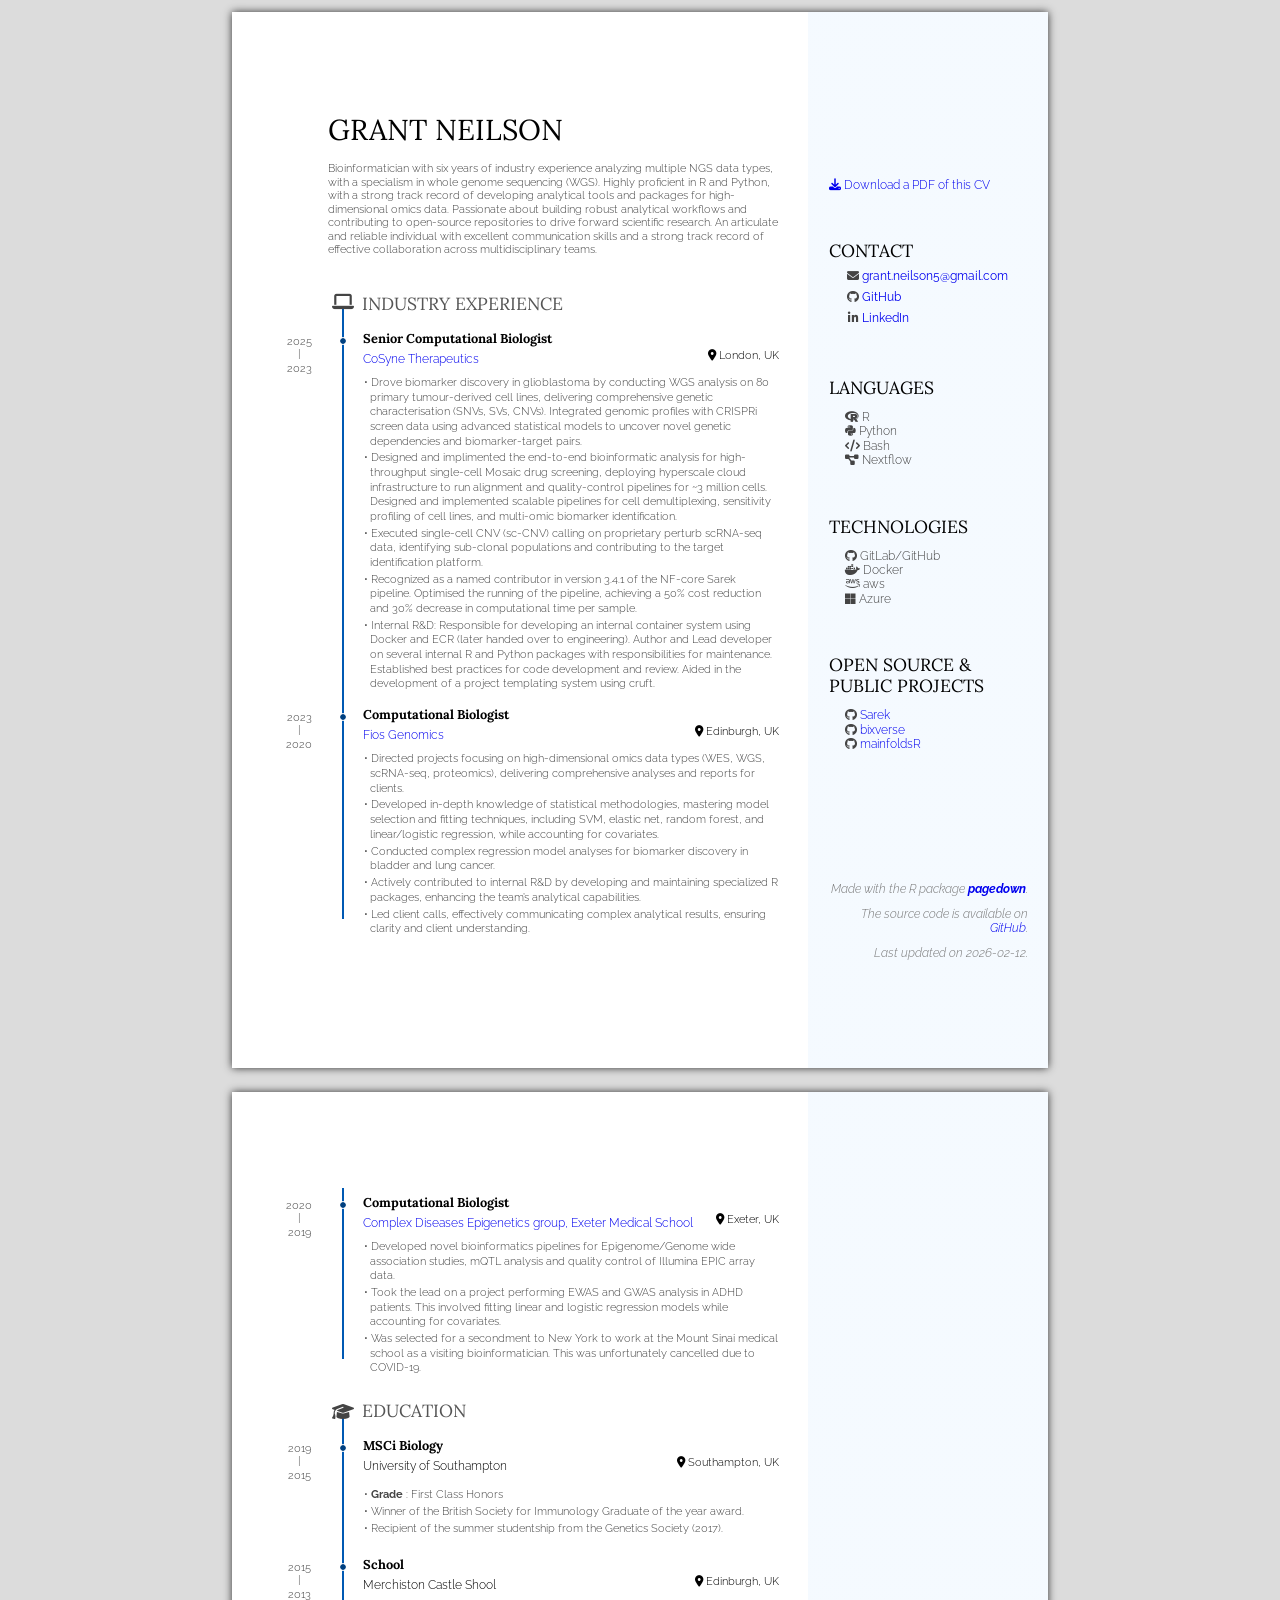
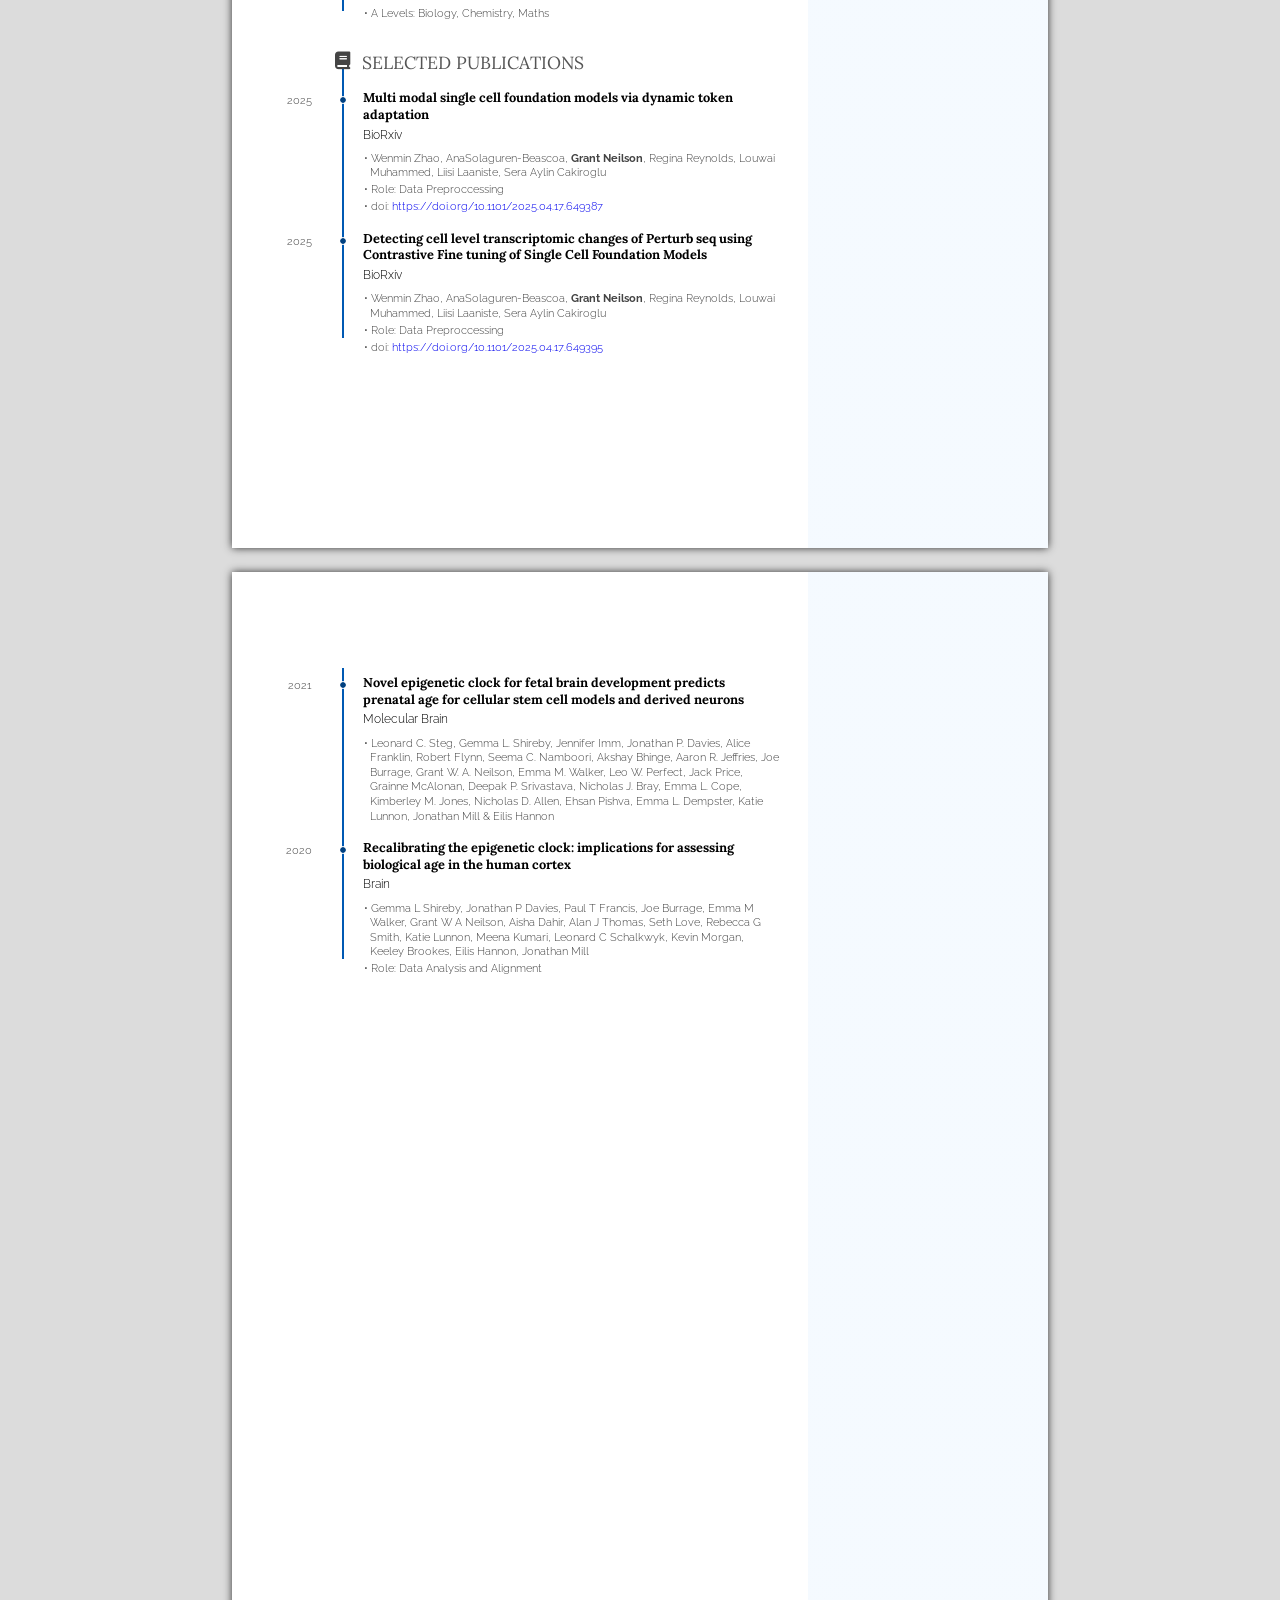
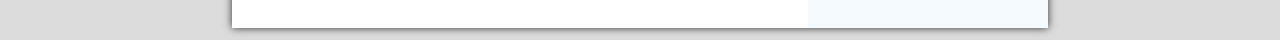
==== index.html @ 44452615 "Deploying to gh-pages from  @ 5e750977ac308bdf769eb510be8ca49be4b789ff 🚀" ====
<!DOCTYPE html>
<html xmlns="http://www.w3.org/1999/xhtml">
  <head>
    <meta charset="utf-8" />
    <meta http-equiv="Content-Type" content="text/html; charset=utf-8" />
    <meta name="generator" content="pandoc" />
    <meta name="viewport" content="width=device-width, initial-scale=1">

    <meta name="author" content="Grant Neilson" />
    <meta name="date" content="2026-02-12" />
    <title>Grant Neilson’s CV</title>

    
        <style type="text/css">
.fa{font-family:var(--fa-style-family,"Font Awesome 6 Free");font-weight:var(--fa-style,900)}.fa,.fa-brands,.fa-classic,.fa-regular,.fa-sharp,.fa-solid,.fab,.far,.fas{-moz-osx-font-smoothing:grayscale;-webkit-font-smoothing:antialiased;display:var(--fa-display,inline-block);font-style:normal;font-variant:normal;line-height:1;text-rendering:auto}.fa-classic,.fa-regular,.fa-solid,.far,.fas{font-family:"Font Awesome 6 Free"}.fa-brands,.fab{font-family:"Font Awesome 6 Brands"}.fa-1x{font-size:1em}.fa-2x{font-size:2em}.fa-3x{font-size:3em}.fa-4x{font-size:4em}.fa-5x{font-size:5em}.fa-6x{font-size:6em}.fa-7x{font-size:7em}.fa-8x{font-size:8em}.fa-9x{font-size:9em}.fa-10x{font-size:10em}.fa-2xs{font-size:.625em;line-height:.1em;vertical-align:.225em}.fa-xs{font-size:.75em;line-height:.08333em;vertical-align:.125em}.fa-sm{font-size:.875em;line-height:.07143em;vertical-align:.05357em}.fa-lg{font-size:1.25em;line-height:.05em;vertical-align:-.075em}.fa-xl{font-size:1.5em;line-height:.04167em;vertical-align:-.125em}.fa-2xl{font-size:2em;line-height:.03125em;vertical-align:-.1875em}.fa-fw{text-align:center;width:1.25em}.fa-ul{list-style-type:none;margin-left:var(--fa-li-margin,2.5em);padding-left:0}.fa-ul>li{position:relative}.fa-li{left:calc(var(--fa-li-width, 2em)*-1);position:absolute;text-align:center;width:var(--fa-li-width,2em);line-height:inherit}.fa-border{border-radius:var(--fa-border-radius,.1em);border:var(--fa-border-width,.08em) var(--fa-border-style,solid) var(--fa-border-color,#eee);padding:var(--fa-border-padding,.2em .25em .15em)}.fa-pull-left{float:left;margin-right:var(--fa-pull-margin,.3em)}.fa-pull-right{float:right;margin-left:var(--fa-pull-margin,.3em)}.fa-beat{-webkit-animation-name:fa-beat;animation-name:fa-beat;-webkit-animation-delay:var(--fa-animation-delay,0s);animation-delay:var(--fa-animation-delay,0s);-webkit-animation-direction:var(--fa-animation-direction,normal);animation-direction:var(--fa-animation-direction,normal);-webkit-animation-duration:var(--fa-animation-duration,1s);animation-duration:var(--fa-animation-duration,1s);-webkit-animation-iteration-count:var(--fa-animation-iteration-count,infinite);animation-iteration-count:var(--fa-animation-iteration-count,infinite);-webkit-animation-timing-function:var(--fa-animation-timing,ease-in-out);animation-timing-function:var(--fa-animation-timing,ease-in-out)}.fa-bounce{-webkit-animation-name:fa-bounce;animation-name:fa-bounce;-webkit-animation-delay:var(--fa-animation-delay,0s);animation-delay:var(--fa-animation-delay,0s);-webkit-animation-direction:var(--fa-animation-direction,normal);animation-direction:var(--fa-animation-direction,normal);-webkit-animation-duration:var(--fa-animation-duration,1s);animation-duration:var(--fa-animation-duration,1s);-webkit-animation-iteration-count:var(--fa-animation-iteration-count,infinite);animation-iteration-count:var(--fa-animation-iteration-count,infinite);-webkit-animation-timing-function:var(--fa-animation-timing,cubic-bezier(.28,.84,.42,1));animation-timing-function:var(--fa-animation-timing,cubic-bezier(.28,.84,.42,1))}.fa-fade{-webkit-animation-name:fa-fade;animation-name:fa-fade;-webkit-animation-iteration-count:var(--fa-animation-iteration-count,infinite);animation-iteration-count:var(--fa-animation-iteration-count,infinite);-webkit-animation-timing-function:var(--fa-animation-timing,cubic-bezier(.4,0,.6,1));animation-timing-function:var(--fa-animation-timing,cubic-bezier(.4,0,.6,1))}.fa-beat-fade,.fa-fade{-webkit-animation-delay:var(--fa-animation-delay,0s);animation-delay:var(--fa-animation-delay,0s);-webkit-animation-direction:var(--fa-animation-direction,normal);animation-direction:var(--fa-animation-direction,normal);-webkit-animation-duration:var(--fa-animation-duration,1s);animation-duration:var(--fa-animation-duration,1s)}.fa-beat-fade{-webkit-animation-name:fa-beat-fade;animation-name:fa-beat-fade;-webkit-animation-iteration-count:var(--fa-animation-iteration-count,infinite);animation-iteration-count:var(--fa-animation-iteration-count,infinite);-webkit-animation-timing-function:var(--fa-animation-timing,cubic-bezier(.4,0,.6,1));animation-timing-function:var(--fa-animation-timing,cubic-bezier(.4,0,.6,1))}.fa-flip{-webkit-animation-name:fa-flip;animation-name:fa-flip;-webkit-animation-delay:var(--fa-animation-delay,0s);animation-delay:var(--fa-animation-delay,0s);-webkit-animation-direction:var(--fa-animation-direction,normal);animation-direction:var(--fa-animation-direction,normal);-webkit-animation-duration:var(--fa-animation-duration,1s);animation-duration:var(--fa-animation-duration,1s);-webkit-animation-iteration-count:var(--fa-animation-iteration-count,infinite);animation-iteration-count:var(--fa-animation-iteration-count,infinite);-webkit-animation-timing-function:var(--fa-animation-timing,ease-in-out);animation-timing-function:var(--fa-animation-timing,ease-in-out)}.fa-shake{-webkit-animation-name:fa-shake;animation-name:fa-shake;-webkit-animation-duration:var(--fa-animation-duration,1s);animation-duration:var(--fa-animation-duration,1s);-webkit-animation-iteration-count:var(--fa-animation-iteration-count,infinite);animation-iteration-count:var(--fa-animation-iteration-count,infinite);-webkit-animation-timing-function:var(--fa-animation-timing,linear);animation-timing-function:var(--fa-animation-timing,linear)}.fa-shake,.fa-spin{-webkit-animation-delay:var(--fa-animation-delay,0s);animation-delay:var(--fa-animation-delay,0s);-webkit-animation-direction:var(--fa-animation-direction,normal);animation-direction:var(--fa-animation-direction,normal)}.fa-spin{-webkit-animation-name:fa-spin;animation-name:fa-spin;-webkit-animation-duration:var(--fa-animation-duration,2s);animation-duration:var(--fa-animation-duration,2s);-webkit-animation-iteration-count:var(--fa-animation-iteration-count,infinite);animation-iteration-count:var(--fa-animation-iteration-count,infinite);-webkit-animation-timing-function:var(--fa-animation-timing,linear);animation-timing-function:var(--fa-animation-timing,linear)}.fa-spin-reverse{--fa-animation-direction:reverse}.fa-pulse,.fa-spin-pulse{-webkit-animation-name:fa-spin;animation-name:fa-spin;-webkit-animation-direction:var(--fa-animation-direction,normal);animation-direction:var(--fa-animation-direction,normal);-webkit-animation-duration:var(--fa-animation-duration,1s);animation-duration:var(--fa-animation-duration,1s);-webkit-animation-iteration-count:var(--fa-animation-iteration-count,infinite);animation-iteration-count:var(--fa-animation-iteration-count,infinite);-webkit-animation-timing-function:var(--fa-animation-timing,steps(8));animation-timing-function:var(--fa-animation-timing,steps(8))}@media (prefers-reduced-motion:reduce){.fa-beat,.fa-beat-fade,.fa-bounce,.fa-fade,.fa-flip,.fa-pulse,.fa-shake,.fa-spin,.fa-spin-pulse{-webkit-animation-delay:-1ms;animation-delay:-1ms;-webkit-animation-duration:1ms;animation-duration:1ms;-webkit-animation-iteration-count:1;animation-iteration-count:1;-webkit-transition-delay:0s;transition-delay:0s;-webkit-transition-duration:0s;transition-duration:0s}}@-webkit-keyframes fa-beat{0%,90%{-webkit-transform:scale(1);transform:scale(1)}45%{-webkit-transform:scale(var(--fa-beat-scale,1.25));transform:scale(var(--fa-beat-scale,1.25))}}@keyframes fa-beat{0%,90%{-webkit-transform:scale(1);transform:scale(1)}45%{-webkit-transform:scale(var(--fa-beat-scale,1.25));transform:scale(var(--fa-beat-scale,1.25))}}@-webkit-keyframes fa-bounce{0%{-webkit-transform:scale(1) translateY(0);transform:scale(1) translateY(0)}10%{-webkit-transform:scale(var(--fa-bounce-start-scale-x,1.1),var(--fa-bounce-start-scale-y,.9)) translateY(0);transform:scale(var(--fa-bounce-start-scale-x,1.1),var(--fa-bounce-start-scale-y,.9)) translateY(0)}30%{-webkit-transform:scale(var(--fa-bounce-jump-scale-x,.9),var(--fa-bounce-jump-scale-y,1.1)) translateY(var(--fa-bounce-height,-.5em));transform:scale(var(--fa-bounce-jump-scale-x,.9),var(--fa-bounce-jump-scale-y,1.1)) translateY(var(--fa-bounce-height,-.5em))}50%{-webkit-transform:scale(var(--fa-bounce-land-scale-x,1.05),var(--fa-bounce-land-scale-y,.95)) translateY(0);transform:scale(var(--fa-bounce-land-scale-x,1.05),var(--fa-bounce-land-scale-y,.95)) translateY(0)}57%{-webkit-transform:scale(1) translateY(var(--fa-bounce-rebound,-.125em));transform:scale(1) translateY(var(--fa-bounce-rebound,-.125em))}64%{-webkit-transform:scale(1) translateY(0);transform:scale(1) translateY(0)}to{-webkit-transform:scale(1) translateY(0);transform:scale(1) translateY(0)}}@keyframes fa-bounce{0%{-webkit-transform:scale(1) translateY(0);transform:scale(1) translateY(0)}10%{-webkit-transform:scale(var(--fa-bounce-start-scale-x,1.1),var(--fa-bounce-start-scale-y,.9)) translateY(0);transform:scale(var(--fa-bounce-start-scale-x,1.1),var(--fa-bounce-start-scale-y,.9)) translateY(0)}30%{-webkit-transform:scale(var(--fa-bounce-jump-scale-x,.9),var(--fa-bounce-jump-scale-y,1.1)) translateY(var(--fa-bounce-height,-.5em));transform:scale(var(--fa-bounce-jump-scale-x,.9),var(--fa-bounce-jump-scale-y,1.1)) translateY(var(--fa-bounce-height,-.5em))}50%{-webkit-transform:scale(var(--fa-bounce-land-scale-x,1.05),var(--fa-bounce-land-scale-y,.95)) translateY(0);transform:scale(var(--fa-bounce-land-scale-x,1.05),var(--fa-bounce-land-scale-y,.95)) translateY(0)}57%{-webkit-transform:scale(1) translateY(var(--fa-bounce-rebound,-.125em));transform:scale(1) translateY(var(--fa-bounce-rebound,-.125em))}64%{-webkit-transform:scale(1) translateY(0);transform:scale(1) translateY(0)}to{-webkit-transform:scale(1) translateY(0);transform:scale(1) translateY(0)}}@-webkit-keyframes fa-fade{50%{opacity:var(--fa-fade-opacity,.4)}}@keyframes fa-fade{50%{opacity:var(--fa-fade-opacity,.4)}}@-webkit-keyframes fa-beat-fade{0%,to{opacity:var(--fa-beat-fade-opacity,.4);-webkit-transform:scale(1);transform:scale(1)}50%{opacity:1;-webkit-transform:scale(var(--fa-beat-fade-scale,1.125));transform:scale(var(--fa-beat-fade-scale,1.125))}}@keyframes fa-beat-fade{0%,to{opacity:var(--fa-beat-fade-opacity,.4);-webkit-transform:scale(1);transform:scale(1)}50%{opacity:1;-webkit-transform:scale(var(--fa-beat-fade-scale,1.125));transform:scale(var(--fa-beat-fade-scale,1.125))}}@-webkit-keyframes fa-flip{50%{-webkit-transform:rotate3d(var(--fa-flip-x,0),var(--fa-flip-y,1),var(--fa-flip-z,0),var(--fa-flip-angle,-180deg));transform:rotate3d(var(--fa-flip-x,0),var(--fa-flip-y,1),var(--fa-flip-z,0),var(--fa-flip-angle,-180deg))}}@keyframes fa-flip{50%{-webkit-transform:rotate3d(var(--fa-flip-x,0),var(--fa-flip-y,1),var(--fa-flip-z,0),var(--fa-flip-angle,-180deg));transform:rotate3d(var(--fa-flip-x,0),var(--fa-flip-y,1),var(--fa-flip-z,0),var(--fa-flip-angle,-180deg))}}@-webkit-keyframes fa-shake{0%{-webkit-transform:rotate(-15deg);transform:rotate(-15deg)}4%{-webkit-transform:rotate(15deg);transform:rotate(15deg)}8%,24%{-webkit-transform:rotate(-18deg);transform:rotate(-18deg)}12%,28%{-webkit-transform:rotate(18deg);transform:rotate(18deg)}16%{-webkit-transform:rotate(-22deg);transform:rotate(-22deg)}20%{-webkit-transform:rotate(22deg);transform:rotate(22deg)}32%{-webkit-transform:rotate(-12deg);transform:rotate(-12deg)}36%{-webkit-transform:rotate(12deg);transform:rotate(12deg)}40%,to{-webkit-transform:rotate(0deg);transform:rotate(0deg)}}@keyframes fa-shake{0%{-webkit-transform:rotate(-15deg);transform:rotate(-15deg)}4%{-webkit-transform:rotate(15deg);transform:rotate(15deg)}8%,24%{-webkit-transform:rotate(-18deg);transform:rotate(-18deg)}12%,28%{-webkit-transform:rotate(18deg);transform:rotate(18deg)}16%{-webkit-transform:rotate(-22deg);transform:rotate(-22deg)}20%{-webkit-transform:rotate(22deg);transform:rotate(22deg)}32%{-webkit-transform:rotate(-12deg);transform:rotate(-12deg)}36%{-webkit-transform:rotate(12deg);transform:rotate(12deg)}40%,to{-webkit-transform:rotate(0deg);transform:rotate(0deg)}}@-webkit-keyframes fa-spin{0%{-webkit-transform:rotate(0deg);transform:rotate(0deg)}to{-webkit-transform:rotate(1turn);transform:rotate(1turn)}}@keyframes fa-spin{0%{-webkit-transform:rotate(0deg);transform:rotate(0deg)}to{-webkit-transform:rotate(1turn);transform:rotate(1turn)}}.fa-rotate-90{-webkit-transform:rotate(90deg);transform:rotate(90deg)}.fa-rotate-180{-webkit-transform:rotate(180deg);transform:rotate(180deg)}.fa-rotate-270{-webkit-transform:rotate(270deg);transform:rotate(270deg)}.fa-flip-horizontal{-webkit-transform:scaleX(-1);transform:scaleX(-1)}.fa-flip-vertical{-webkit-transform:scaleY(-1);transform:scaleY(-1)}.fa-flip-both,.fa-flip-horizontal.fa-flip-vertical{-webkit-transform:scale(-1);transform:scale(-1)}.fa-rotate-by{-webkit-transform:rotate(var(--fa-rotate-angle,0));transform:rotate(var(--fa-rotate-angle,0))}.fa-stack{display:inline-block;height:2em;line-height:2em;position:relative;vertical-align:middle;width:2.5em}.fa-stack-1x,.fa-stack-2x{left:0;position:absolute;text-align:center;width:100%;z-index:var(--fa-stack-z-index,auto)}.fa-stack-1x{line-height:inherit}.fa-stack-2x{font-size:2em}.fa-inverse{color:var(--fa-inverse,#fff)}
.fa-0:before{content:"\30"}.fa-1:before{content:"\31"}.fa-2:before{content:"\32"}.fa-3:before{content:"\33"}.fa-4:before{content:"\34"}.fa-5:before{content:"\35"}.fa-6:before{content:"\36"}.fa-7:before{content:"\37"}.fa-8:before{content:"\38"}.fa-9:before{content:"\39"}.fa-fill-drip:before{content:"\f576"}.fa-arrows-to-circle:before{content:"\e4bd"}.fa-chevron-circle-right:before,.fa-circle-chevron-right:before{content:"\f138"}.fa-at:before{content:"\40"}.fa-trash-alt:before,.fa-trash-can:before{content:"\f2ed"}.fa-text-height:before{content:"\f034"}.fa-user-times:before,.fa-user-xmark:before{content:"\f235"}.fa-stethoscope:before{content:"\f0f1"}.fa-comment-alt:before,.fa-message:before{content:"\f27a"}.fa-info:before{content:"\f129"}.fa-compress-alt:before,.fa-down-left-and-up-right-to-center:before{content:"\f422"}.fa-explosion:before{content:"\e4e9"}.fa-file-alt:before,.fa-file-lines:before,.fa-file-text:before{content:"\f15c"}.fa-wave-square:before{content:"\f83e"}.fa-ring:before{content:"\f70b"}.fa-building-un:before{content:"\e4d9"}.fa-dice-three:before{content:"\f527"}.fa-calendar-alt:before,.fa-calendar-days:before{content:"\f073"}.fa-anchor-circle-check:before{content:"\e4aa"}.fa-building-circle-arrow-right:before{content:"\e4d1"}.fa-volleyball-ball:before,.fa-volleyball:before{content:"\f45f"}.fa-arrows-up-to-line:before{content:"\e4c2"}.fa-sort-desc:before,.fa-sort-down:before{content:"\f0dd"}.fa-circle-minus:before,.fa-minus-circle:before{content:"\f056"}.fa-door-open:before{content:"\f52b"}.fa-right-from-bracket:before,.fa-sign-out-alt:before{content:"\f2f5"}.fa-atom:before{content:"\f5d2"}.fa-soap:before{content:"\e06e"}.fa-heart-music-camera-bolt:before,.fa-icons:before{content:"\f86d"}.fa-microphone-alt-slash:before,.fa-microphone-lines-slash:before{content:"\f539"}.fa-bridge-circle-check:before{content:"\e4c9"}.fa-pump-medical:before{content:"\e06a"}.fa-fingerprint:before{content:"\f577"}.fa-hand-point-right:before{content:"\f0a4"}.fa-magnifying-glass-location:before,.fa-search-location:before{content:"\f689"}.fa-forward-step:before,.fa-step-forward:before{content:"\f051"}.fa-face-smile-beam:before,.fa-smile-beam:before{content:"\f5b8"}.fa-flag-checkered:before{content:"\f11e"}.fa-football-ball:before,.fa-football:before{content:"\f44e"}.fa-school-circle-exclamation:before{content:"\e56c"}.fa-crop:before{content:"\f125"}.fa-angle-double-down:before,.fa-angles-down:before{content:"\f103"}.fa-users-rectangle:before{content:"\e594"}.fa-people-roof:before{content:"\e537"}.fa-people-line:before{content:"\e534"}.fa-beer-mug-empty:before,.fa-beer:before{content:"\f0fc"}.fa-diagram-predecessor:before{content:"\e477"}.fa-arrow-up-long:before,.fa-long-arrow-up:before{content:"\f176"}.fa-burn:before,.fa-fire-flame-simple:before{content:"\f46a"}.fa-male:before,.fa-person:before{content:"\f183"}.fa-laptop:before{content:"\f109"}.fa-file-csv:before{content:"\f6dd"}.fa-menorah:before{content:"\f676"}.fa-truck-plane:before{content:"\e58f"}.fa-record-vinyl:before{content:"\f8d9"}.fa-face-grin-stars:before,.fa-grin-stars:before{content:"\f587"}.fa-bong:before{content:"\f55c"}.fa-pastafarianism:before,.fa-spaghetti-monster-flying:before{content:"\f67b"}.fa-arrow-down-up-across-line:before{content:"\e4af"}.fa-spoon:before,.fa-utensil-spoon:before{content:"\f2e5"}.fa-jar-wheat:before{content:"\e517"}.fa-envelopes-bulk:before,.fa-mail-bulk:before{content:"\f674"}.fa-file-circle-exclamation:before{content:"\e4eb"}.fa-circle-h:before,.fa-hospital-symbol:before{content:"\f47e"}.fa-pager:before{content:"\f815"}.fa-address-book:before,.fa-contact-book:before{content:"\f2b9"}.fa-strikethrough:before{content:"\f0cc"}.fa-k:before{content:"\4b"}.fa-landmark-flag:before{content:"\e51c"}.fa-pencil-alt:before,.fa-pencil:before{content:"\f303"}.fa-backward:before{content:"\f04a"}.fa-caret-right:before{content:"\f0da"}.fa-comments:before{content:"\f086"}.fa-file-clipboard:before,.fa-paste:before{content:"\f0ea"}.fa-code-pull-request:before{content:"\e13c"}.fa-clipboard-list:before{content:"\f46d"}.fa-truck-loading:before,.fa-truck-ramp-box:before{content:"\f4de"}.fa-user-check:before{content:"\f4fc"}.fa-vial-virus:before{content:"\e597"}.fa-sheet-plastic:before{content:"\e571"}.fa-blog:before{content:"\f781"}.fa-user-ninja:before{content:"\f504"}.fa-person-arrow-up-from-line:before{content:"\e539"}.fa-scroll-torah:before,.fa-torah:before{content:"\f6a0"}.fa-broom-ball:before,.fa-quidditch-broom-ball:before,.fa-quidditch:before{content:"\f458"}.fa-toggle-off:before{content:"\f204"}.fa-archive:before,.fa-box-archive:before{content:"\f187"}.fa-person-drowning:before{content:"\e545"}.fa-arrow-down-9-1:before,.fa-sort-numeric-desc:before,.fa-sort-numeric-down-alt:before{content:"\f886"}.fa-face-grin-tongue-squint:before,.fa-grin-tongue-squint:before{content:"\f58a"}.fa-spray-can:before{content:"\f5bd"}.fa-truck-monster:before{content:"\f63b"}.fa-w:before{content:"\57"}.fa-earth-africa:before,.fa-globe-africa:before{content:"\f57c"}.fa-rainbow:before{content:"\f75b"}.fa-circle-notch:before{content:"\f1ce"}.fa-tablet-alt:before,.fa-tablet-screen-button:before{content:"\f3fa"}.fa-paw:before{content:"\f1b0"}.fa-cloud:before{content:"\f0c2"}.fa-trowel-bricks:before{content:"\e58a"}.fa-face-flushed:before,.fa-flushed:before{content:"\f579"}.fa-hospital-user:before{content:"\f80d"}.fa-tent-arrow-left-right:before{content:"\e57f"}.fa-gavel:before,.fa-legal:before{content:"\f0e3"}.fa-binoculars:before{content:"\f1e5"}.fa-microphone-slash:before{content:"\f131"}.fa-box-tissue:before{content:"\e05b"}.fa-motorcycle:before{content:"\f21c"}.fa-bell-concierge:before,.fa-concierge-bell:before{content:"\f562"}.fa-pen-ruler:before,.fa-pencil-ruler:before{content:"\f5ae"}.fa-people-arrows-left-right:before,.fa-people-arrows:before{content:"\e068"}.fa-mars-and-venus-burst:before{content:"\e523"}.fa-caret-square-right:before,.fa-square-caret-right:before{content:"\f152"}.fa-cut:before,.fa-scissors:before{content:"\f0c4"}.fa-sun-plant-wilt:before{content:"\e57a"}.fa-toilets-portable:before{content:"\e584"}.fa-hockey-puck:before{content:"\f453"}.fa-table:before{content:"\f0ce"}.fa-magnifying-glass-arrow-right:before{content:"\e521"}.fa-digital-tachograph:before,.fa-tachograph-digital:before{content:"\f566"}.fa-users-slash:before{content:"\e073"}.fa-clover:before{content:"\e139"}.fa-mail-reply:before,.fa-reply:before{content:"\f3e5"}.fa-star-and-crescent:before{content:"\f699"}.fa-house-fire:before{content:"\e50c"}.fa-minus-square:before,.fa-square-minus:before{content:"\f146"}.fa-helicopter:before{content:"\f533"}.fa-compass:before{content:"\f14e"}.fa-caret-square-down:before,.fa-square-caret-down:before{content:"\f150"}.fa-file-circle-question:before{content:"\e4ef"}.fa-laptop-code:before{content:"\f5fc"}.fa-swatchbook:before{content:"\f5c3"}.fa-prescription-bottle:before{content:"\f485"}.fa-bars:before,.fa-navicon:before{content:"\f0c9"}.fa-people-group:before{content:"\e533"}.fa-hourglass-3:before,.fa-hourglass-end:before{content:"\f253"}.fa-heart-broken:before,.fa-heart-crack:before{content:"\f7a9"}.fa-external-link-square-alt:before,.fa-square-up-right:before{content:"\f360"}.fa-face-kiss-beam:before,.fa-kiss-beam:before{content:"\f597"}.fa-film:before{content:"\f008"}.fa-ruler-horizontal:before{content:"\f547"}.fa-people-robbery:before{content:"\e536"}.fa-lightbulb:before{content:"\f0eb"}.fa-caret-left:before{content:"\f0d9"}.fa-circle-exclamation:before,.fa-exclamation-circle:before{content:"\f06a"}.fa-school-circle-xmark:before{content:"\e56d"}.fa-arrow-right-from-bracket:before,.fa-sign-out:before{content:"\f08b"}.fa-chevron-circle-down:before,.fa-circle-chevron-down:before{content:"\f13a"}.fa-unlock-alt:before,.fa-unlock-keyhole:before{content:"\f13e"}.fa-cloud-showers-heavy:before{content:"\f740"}.fa-headphones-alt:before,.fa-headphones-simple:before{content:"\f58f"}.fa-sitemap:before{content:"\f0e8"}.fa-circle-dollar-to-slot:before,.fa-donate:before{content:"\f4b9"}.fa-memory:before{content:"\f538"}.fa-road-spikes:before{content:"\e568"}.fa-fire-burner:before{content:"\e4f1"}.fa-flag:before{content:"\f024"}.fa-hanukiah:before{content:"\f6e6"}.fa-feather:before{content:"\f52d"}.fa-volume-down:before,.fa-volume-low:before{content:"\f027"}.fa-comment-slash:before{content:"\f4b3"}.fa-cloud-sun-rain:before{content:"\f743"}.fa-compress:before{content:"\f066"}.fa-wheat-alt:before,.fa-wheat-awn:before{content:"\e2cd"}.fa-ankh:before{content:"\f644"}.fa-hands-holding-child:before{content:"\e4fa"}.fa-asterisk:before{content:"\2a"}.fa-check-square:before,.fa-square-check:before{content:"\f14a"}.fa-peseta-sign:before{content:"\e221"}.fa-header:before,.fa-heading:before{content:"\f1dc"}.fa-ghost:before{content:"\f6e2"}.fa-list-squares:before,.fa-list:before{content:"\f03a"}.fa-phone-square-alt:before,.fa-square-phone-flip:before{content:"\f87b"}.fa-cart-plus:before{content:"\f217"}.fa-gamepad:before{content:"\f11b"}.fa-circle-dot:before,.fa-dot-circle:before{content:"\f192"}.fa-dizzy:before,.fa-face-dizzy:before{content:"\f567"}.fa-egg:before{content:"\f7fb"}.fa-house-medical-circle-xmark:before{content:"\e513"}.fa-campground:before{content:"\f6bb"}.fa-folder-plus:before{content:"\f65e"}.fa-futbol-ball:before,.fa-futbol:before,.fa-soccer-ball:before{content:"\f1e3"}.fa-paint-brush:before,.fa-paintbrush:before{content:"\f1fc"}.fa-lock:before{content:"\f023"}.fa-gas-pump:before{content:"\f52f"}.fa-hot-tub-person:before,.fa-hot-tub:before{content:"\f593"}.fa-map-location:before,.fa-map-marked:before{content:"\f59f"}.fa-house-flood-water:before{content:"\e50e"}.fa-tree:before{content:"\f1bb"}.fa-bridge-lock:before{content:"\e4cc"}.fa-sack-dollar:before{content:"\f81d"}.fa-edit:before,.fa-pen-to-square:before{content:"\f044"}.fa-car-side:before{content:"\f5e4"}.fa-share-alt:before,.fa-share-nodes:before{content:"\f1e0"}.fa-heart-circle-minus:before{content:"\e4ff"}.fa-hourglass-2:before,.fa-hourglass-half:before{content:"\f252"}.fa-microscope:before{content:"\f610"}.fa-sink:before{content:"\e06d"}.fa-bag-shopping:before,.fa-shopping-bag:before{content:"\f290"}.fa-arrow-down-z-a:before,.fa-sort-alpha-desc:before,.fa-sort-alpha-down-alt:before{content:"\f881"}.fa-mitten:before{content:"\f7b5"}.fa-person-rays:before{content:"\e54d"}.fa-users:before{content:"\f0c0"}.fa-eye-slash:before{content:"\f070"}.fa-flask-vial:before{content:"\e4f3"}.fa-hand-paper:before,.fa-hand:before{content:"\f256"}.fa-om:before{content:"\f679"}.fa-worm:before{content:"\e599"}.fa-house-circle-xmark:before{content:"\e50b"}.fa-plug:before{content:"\f1e6"}.fa-chevron-up:before{content:"\f077"}.fa-hand-spock:before{content:"\f259"}.fa-stopwatch:before{content:"\f2f2"}.fa-face-kiss:before,.fa-kiss:before{content:"\f596"}.fa-bridge-circle-xmark:before{content:"\e4cb"}.fa-face-grin-tongue:before,.fa-grin-tongue:before{content:"\f589"}.fa-chess-bishop:before{content:"\f43a"}.fa-face-grin-wink:before,.fa-grin-wink:before{content:"\f58c"}.fa-deaf:before,.fa-deafness:before,.fa-ear-deaf:before,.fa-hard-of-hearing:before{content:"\f2a4"}.fa-road-circle-check:before{content:"\e564"}.fa-dice-five:before{content:"\f523"}.fa-rss-square:before,.fa-square-rss:before{content:"\f143"}.fa-land-mine-on:before{content:"\e51b"}.fa-i-cursor:before{content:"\f246"}.fa-stamp:before{content:"\f5bf"}.fa-stairs:before{content:"\e289"}.fa-i:before{content:"\49"}.fa-hryvnia-sign:before,.fa-hryvnia:before{content:"\f6f2"}.fa-pills:before{content:"\f484"}.fa-face-grin-wide:before,.fa-grin-alt:before{content:"\f581"}.fa-tooth:before{content:"\f5c9"}.fa-v:before{content:"\56"}.fa-bangladeshi-taka-sign:before{content:"\e2e6"}.fa-bicycle:before{content:"\f206"}.fa-rod-asclepius:before,.fa-rod-snake:before,.fa-staff-aesculapius:before,.fa-staff-snake:before{content:"\e579"}.fa-head-side-cough-slash:before{content:"\e062"}.fa-ambulance:before,.fa-truck-medical:before{content:"\f0f9"}.fa-wheat-awn-circle-exclamation:before{content:"\e598"}.fa-snowman:before{content:"\f7d0"}.fa-mortar-pestle:before{content:"\f5a7"}.fa-road-barrier:before{content:"\e562"}.fa-school:before{content:"\f549"}.fa-igloo:before{content:"\f7ae"}.fa-joint:before{content:"\f595"}.fa-angle-right:before{content:"\f105"}.fa-horse:before{content:"\f6f0"}.fa-q:before{content:"\51"}.fa-g:before{content:"\47"}.fa-notes-medical:before{content:"\f481"}.fa-temperature-2:before,.fa-temperature-half:before,.fa-thermometer-2:before,.fa-thermometer-half:before{content:"\f2c9"}.fa-dong-sign:before{content:"\e169"}.fa-capsules:before{content:"\f46b"}.fa-poo-bolt:before,.fa-poo-storm:before{content:"\f75a"}.fa-face-frown-open:before,.fa-frown-open:before{content:"\f57a"}.fa-hand-point-up:before{content:"\f0a6"}.fa-money-bill:before{content:"\f0d6"}.fa-bookmark:before{content:"\f02e"}.fa-align-justify:before{content:"\f039"}.fa-umbrella-beach:before{content:"\f5ca"}.fa-helmet-un:before{content:"\e503"}.fa-bullseye:before{content:"\f140"}.fa-bacon:before{content:"\f7e5"}.fa-hand-point-down:before{content:"\f0a7"}.fa-arrow-up-from-bracket:before{content:"\e09a"}.fa-folder-blank:before,.fa-folder:before{content:"\f07b"}.fa-file-medical-alt:before,.fa-file-waveform:before{content:"\f478"}.fa-radiation:before{content:"\f7b9"}.fa-chart-simple:before{content:"\e473"}.fa-mars-stroke:before{content:"\f229"}.fa-vial:before{content:"\f492"}.fa-dashboard:before,.fa-gauge-med:before,.fa-gauge:before,.fa-tachometer-alt-average:before{content:"\f624"}.fa-magic-wand-sparkles:before,.fa-wand-magic-sparkles:before{content:"\e2ca"}.fa-e:before{content:"\45"}.fa-pen-alt:before,.fa-pen-clip:before{content:"\f305"}.fa-bridge-circle-exclamation:before{content:"\e4ca"}.fa-user:before{content:"\f007"}.fa-school-circle-check:before{content:"\e56b"}.fa-dumpster:before{content:"\f793"}.fa-shuttle-van:before,.fa-van-shuttle:before{content:"\f5b6"}.fa-building-user:before{content:"\e4da"}.fa-caret-square-left:before,.fa-square-caret-left:before{content:"\f191"}.fa-highlighter:before{content:"\f591"}.fa-key:before{content:"\f084"}.fa-bullhorn:before{content:"\f0a1"}.fa-globe:before{content:"\f0ac"}.fa-synagogue:before{content:"\f69b"}.fa-person-half-dress:before{content:"\e548"}.fa-road-bridge:before{content:"\e563"}.fa-location-arrow:before{content:"\f124"}.fa-c:before{content:"\43"}.fa-tablet-button:before{content:"\f10a"}.fa-building-lock:before{content:"\e4d6"}.fa-pizza-slice:before{content:"\f818"}.fa-money-bill-wave:before{content:"\f53a"}.fa-area-chart:before,.fa-chart-area:before{content:"\f1fe"}.fa-house-flag:before{content:"\e50d"}.fa-person-circle-minus:before{content:"\e540"}.fa-ban:before,.fa-cancel:before{content:"\f05e"}.fa-camera-rotate:before{content:"\e0d8"}.fa-air-freshener:before,.fa-spray-can-sparkles:before{content:"\f5d0"}.fa-star:before{content:"\f005"}.fa-repeat:before{content:"\f363"}.fa-cross:before{content:"\f654"}.fa-box:before{content:"\f466"}.fa-venus-mars:before{content:"\f228"}.fa-arrow-pointer:before,.fa-mouse-pointer:before{content:"\f245"}.fa-expand-arrows-alt:before,.fa-maximize:before{content:"\f31e"}.fa-charging-station:before{content:"\f5e7"}.fa-shapes:before,.fa-triangle-circle-square:before{content:"\f61f"}.fa-random:before,.fa-shuffle:before{content:"\f074"}.fa-person-running:before,.fa-running:before{content:"\f70c"}.fa-mobile-retro:before{content:"\e527"}.fa-grip-lines-vertical:before{content:"\f7a5"}.fa-spider:before{content:"\f717"}.fa-hands-bound:before{content:"\e4f9"}.fa-file-invoice-dollar:before{content:"\f571"}.fa-plane-circle-exclamation:before{content:"\e556"}.fa-x-ray:before{content:"\f497"}.fa-spell-check:before{content:"\f891"}.fa-slash:before{content:"\f715"}.fa-computer-mouse:before,.fa-mouse:before{content:"\f8cc"}.fa-arrow-right-to-bracket:before,.fa-sign-in:before{content:"\f090"}.fa-shop-slash:before,.fa-store-alt-slash:before{content:"\e070"}.fa-server:before{content:"\f233"}.fa-virus-covid-slash:before{content:"\e4a9"}.fa-shop-lock:before{content:"\e4a5"}.fa-hourglass-1:before,.fa-hourglass-start:before{content:"\f251"}.fa-blender-phone:before{content:"\f6b6"}.fa-building-wheat:before{content:"\e4db"}.fa-person-breastfeeding:before{content:"\e53a"}.fa-right-to-bracket:before,.fa-sign-in-alt:before{content:"\f2f6"}.fa-venus:before{content:"\f221"}.fa-passport:before{content:"\f5ab"}.fa-heart-pulse:before,.fa-heartbeat:before{content:"\f21e"}.fa-people-carry-box:before,.fa-people-carry:before{content:"\f4ce"}.fa-temperature-high:before{content:"\f769"}.fa-microchip:before{content:"\f2db"}.fa-crown:before{content:"\f521"}.fa-weight-hanging:before{content:"\f5cd"}.fa-xmarks-lines:before{content:"\e59a"}.fa-file-prescription:before{content:"\f572"}.fa-weight-scale:before,.fa-weight:before{content:"\f496"}.fa-user-friends:before,.fa-user-group:before{content:"\f500"}.fa-arrow-up-a-z:before,.fa-sort-alpha-up:before{content:"\f15e"}.fa-chess-knight:before{content:"\f441"}.fa-face-laugh-squint:before,.fa-laugh-squint:before{content:"\f59b"}.fa-wheelchair:before{content:"\f193"}.fa-arrow-circle-up:before,.fa-circle-arrow-up:before{content:"\f0aa"}.fa-toggle-on:before{content:"\f205"}.fa-person-walking:before,.fa-walking:before{content:"\f554"}.fa-l:before{content:"\4c"}.fa-fire:before{content:"\f06d"}.fa-bed-pulse:before,.fa-procedures:before{content:"\f487"}.fa-shuttle-space:before,.fa-space-shuttle:before{content:"\f197"}.fa-face-laugh:before,.fa-laugh:before{content:"\f599"}.fa-folder-open:before{content:"\f07c"}.fa-heart-circle-plus:before{content:"\e500"}.fa-code-fork:before{content:"\e13b"}.fa-city:before{content:"\f64f"}.fa-microphone-alt:before,.fa-microphone-lines:before{content:"\f3c9"}.fa-pepper-hot:before{content:"\f816"}.fa-unlock:before{content:"\f09c"}.fa-colon-sign:before{content:"\e140"}.fa-headset:before{content:"\f590"}.fa-store-slash:before{content:"\e071"}.fa-road-circle-xmark:before{content:"\e566"}.fa-user-minus:before{content:"\f503"}.fa-mars-stroke-up:before,.fa-mars-stroke-v:before{content:"\f22a"}.fa-champagne-glasses:before,.fa-glass-cheers:before{content:"\f79f"}.fa-clipboard:before{content:"\f328"}.fa-house-circle-exclamation:before{content:"\e50a"}.fa-file-arrow-up:before,.fa-file-upload:before{content:"\f574"}.fa-wifi-3:before,.fa-wifi-strong:before,.fa-wifi:before{content:"\f1eb"}.fa-bath:before,.fa-bathtub:before{content:"\f2cd"}.fa-underline:before{content:"\f0cd"}.fa-user-edit:before,.fa-user-pen:before{content:"\f4ff"}.fa-signature:before{content:"\f5b7"}.fa-stroopwafel:before{content:"\f551"}.fa-bold:before{content:"\f032"}.fa-anchor-lock:before{content:"\e4ad"}.fa-building-ngo:before{content:"\e4d7"}.fa-manat-sign:before{content:"\e1d5"}.fa-not-equal:before{content:"\f53e"}.fa-border-style:before,.fa-border-top-left:before{content:"\f853"}.fa-map-location-dot:before,.fa-map-marked-alt:before{content:"\f5a0"}.fa-jedi:before{content:"\f669"}.fa-poll:before,.fa-square-poll-vertical:before{content:"\f681"}.fa-mug-hot:before{content:"\f7b6"}.fa-battery-car:before,.fa-car-battery:before{content:"\f5df"}.fa-gift:before{content:"\f06b"}.fa-dice-two:before{content:"\f528"}.fa-chess-queen:before{content:"\f445"}.fa-glasses:before{content:"\f530"}.fa-chess-board:before{content:"\f43c"}.fa-building-circle-check:before{content:"\e4d2"}.fa-person-chalkboard:before{content:"\e53d"}.fa-mars-stroke-h:before,.fa-mars-stroke-right:before{content:"\f22b"}.fa-hand-back-fist:before,.fa-hand-rock:before{content:"\f255"}.fa-caret-square-up:before,.fa-square-caret-up:before{content:"\f151"}.fa-cloud-showers-water:before{content:"\e4e4"}.fa-bar-chart:before,.fa-chart-bar:before{content:"\f080"}.fa-hands-bubbles:before,.fa-hands-wash:before{content:"\e05e"}.fa-less-than-equal:before{content:"\f537"}.fa-train:before{content:"\f238"}.fa-eye-low-vision:before,.fa-low-vision:before{content:"\f2a8"}.fa-crow:before{content:"\f520"}.fa-sailboat:before{content:"\e445"}.fa-window-restore:before{content:"\f2d2"}.fa-plus-square:before,.fa-square-plus:before{content:"\f0fe"}.fa-torii-gate:before{content:"\f6a1"}.fa-frog:before{content:"\f52e"}.fa-bucket:before{content:"\e4cf"}.fa-image:before{content:"\f03e"}.fa-microphone:before{content:"\f130"}.fa-cow:before{content:"\f6c8"}.fa-caret-up:before{content:"\f0d8"}.fa-screwdriver:before{content:"\f54a"}.fa-folder-closed:before{content:"\e185"}.fa-house-tsunami:before{content:"\e515"}.fa-square-nfi:before{content:"\e576"}.fa-arrow-up-from-ground-water:before{content:"\e4b5"}.fa-glass-martini-alt:before,.fa-martini-glass:before{content:"\f57b"}.fa-rotate-back:before,.fa-rotate-backward:before,.fa-rotate-left:before,.fa-undo-alt:before{content:"\f2ea"}.fa-columns:before,.fa-table-columns:before{content:"\f0db"}.fa-lemon:before{content:"\f094"}.fa-head-side-mask:before{content:"\e063"}.fa-handshake:before{content:"\f2b5"}.fa-gem:before{content:"\f3a5"}.fa-dolly-box:before,.fa-dolly:before{content:"\f472"}.fa-smoking:before{content:"\f48d"}.fa-compress-arrows-alt:before,.fa-minimize:before{content:"\f78c"}.fa-monument:before{content:"\f5a6"}.fa-snowplow:before{content:"\f7d2"}.fa-angle-double-right:before,.fa-angles-right:before{content:"\f101"}.fa-cannabis:before{content:"\f55f"}.fa-circle-play:before,.fa-play-circle:before{content:"\f144"}.fa-tablets:before{content:"\f490"}.fa-ethernet:before{content:"\f796"}.fa-eur:before,.fa-euro-sign:before,.fa-euro:before{content:"\f153"}.fa-chair:before{content:"\f6c0"}.fa-check-circle:before,.fa-circle-check:before{content:"\f058"}.fa-circle-stop:before,.fa-stop-circle:before{content:"\f28d"}.fa-compass-drafting:before,.fa-drafting-compass:before{content:"\f568"}.fa-plate-wheat:before{content:"\e55a"}.fa-icicles:before{content:"\f7ad"}.fa-person-shelter:before{content:"\e54f"}.fa-neuter:before{content:"\f22c"}.fa-id-badge:before{content:"\f2c1"}.fa-marker:before{content:"\f5a1"}.fa-face-laugh-beam:before,.fa-laugh-beam:before{content:"\f59a"}.fa-helicopter-symbol:before{content:"\e502"}.fa-universal-access:before{content:"\f29a"}.fa-chevron-circle-up:before,.fa-circle-chevron-up:before{content:"\f139"}.fa-lari-sign:before{content:"\e1c8"}.fa-volcano:before{content:"\f770"}.fa-person-walking-dashed-line-arrow-right:before{content:"\e553"}.fa-gbp:before,.fa-pound-sign:before,.fa-sterling-sign:before{content:"\f154"}.fa-viruses:before{content:"\e076"}.fa-square-person-confined:before{content:"\e577"}.fa-user-tie:before{content:"\f508"}.fa-arrow-down-long:before,.fa-long-arrow-down:before{content:"\f175"}.fa-tent-arrow-down-to-line:before{content:"\e57e"}.fa-certificate:before{content:"\f0a3"}.fa-mail-reply-all:before,.fa-reply-all:before{content:"\f122"}.fa-suitcase:before{content:"\f0f2"}.fa-person-skating:before,.fa-skating:before{content:"\f7c5"}.fa-filter-circle-dollar:before,.fa-funnel-dollar:before{content:"\f662"}.fa-camera-retro:before{content:"\f083"}.fa-arrow-circle-down:before,.fa-circle-arrow-down:before{content:"\f0ab"}.fa-arrow-right-to-file:before,.fa-file-import:before{content:"\f56f"}.fa-external-link-square:before,.fa-square-arrow-up-right:before{content:"\f14c"}.fa-box-open:before{content:"\f49e"}.fa-scroll:before{content:"\f70e"}.fa-spa:before{content:"\f5bb"}.fa-location-pin-lock:before{content:"\e51f"}.fa-pause:before{content:"\f04c"}.fa-hill-avalanche:before{content:"\e507"}.fa-temperature-0:before,.fa-temperature-empty:before,.fa-thermometer-0:before,.fa-thermometer-empty:before{content:"\f2cb"}.fa-bomb:before{content:"\f1e2"}.fa-registered:before{content:"\f25d"}.fa-address-card:before,.fa-contact-card:before,.fa-vcard:before{content:"\f2bb"}.fa-balance-scale-right:before,.fa-scale-unbalanced-flip:before{content:"\f516"}.fa-subscript:before{content:"\f12c"}.fa-diamond-turn-right:before,.fa-directions:before{content:"\f5eb"}.fa-burst:before{content:"\e4dc"}.fa-house-laptop:before,.fa-laptop-house:before{content:"\e066"}.fa-face-tired:before,.fa-tired:before{content:"\f5c8"}.fa-money-bills:before{content:"\e1f3"}.fa-smog:before{content:"\f75f"}.fa-crutch:before{content:"\f7f7"}.fa-cloud-arrow-up:before,.fa-cloud-upload-alt:before,.fa-cloud-upload:before{content:"\f0ee"}.fa-palette:before{content:"\f53f"}.fa-arrows-turn-right:before{content:"\e4c0"}.fa-vest:before{content:"\e085"}.fa-ferry:before{content:"\e4ea"}.fa-arrows-down-to-people:before{content:"\e4b9"}.fa-seedling:before,.fa-sprout:before{content:"\f4d8"}.fa-arrows-alt-h:before,.fa-left-right:before{content:"\f337"}.fa-boxes-packing:before{content:"\e4c7"}.fa-arrow-circle-left:before,.fa-circle-arrow-left:before{content:"\f0a8"}.fa-group-arrows-rotate:before{content:"\e4f6"}.fa-bowl-food:before{content:"\e4c6"}.fa-candy-cane:before{content:"\f786"}.fa-arrow-down-wide-short:before,.fa-sort-amount-asc:before,.fa-sort-amount-down:before{content:"\f160"}.fa-cloud-bolt:before,.fa-thunderstorm:before{content:"\f76c"}.fa-remove-format:before,.fa-text-slash:before{content:"\f87d"}.fa-face-smile-wink:before,.fa-smile-wink:before{content:"\f4da"}.fa-file-word:before{content:"\f1c2"}.fa-file-powerpoint:before{content:"\f1c4"}.fa-arrows-h:before,.fa-arrows-left-right:before{content:"\f07e"}.fa-house-lock:before{content:"\e510"}.fa-cloud-arrow-down:before,.fa-cloud-download-alt:before,.fa-cloud-download:before{content:"\f0ed"}.fa-children:before{content:"\e4e1"}.fa-blackboard:before,.fa-chalkboard:before{content:"\f51b"}.fa-user-alt-slash:before,.fa-user-large-slash:before{content:"\f4fa"}.fa-envelope-open:before{content:"\f2b6"}.fa-handshake-alt-slash:before,.fa-handshake-simple-slash:before{content:"\e05f"}.fa-mattress-pillow:before{content:"\e525"}.fa-guarani-sign:before{content:"\e19a"}.fa-arrows-rotate:before,.fa-refresh:before,.fa-sync:before{content:"\f021"}.fa-fire-extinguisher:before{content:"\f134"}.fa-cruzeiro-sign:before{content:"\e152"}.fa-greater-than-equal:before{content:"\f532"}.fa-shield-alt:before,.fa-shield-halved:before{content:"\f3ed"}.fa-atlas:before,.fa-book-atlas:before{content:"\f558"}.fa-virus:before{content:"\e074"}.fa-envelope-circle-check:before{content:"\e4e8"}.fa-layer-group:before{content:"\f5fd"}.fa-arrows-to-dot:before{content:"\e4be"}.fa-archway:before{content:"\f557"}.fa-heart-circle-check:before{content:"\e4fd"}.fa-house-chimney-crack:before,.fa-house-damage:before{content:"\f6f1"}.fa-file-archive:before,.fa-file-zipper:before{content:"\f1c6"}.fa-square:before{content:"\f0c8"}.fa-glass-martini:before,.fa-martini-glass-empty:before{content:"\f000"}.fa-couch:before{content:"\f4b8"}.fa-cedi-sign:before{content:"\e0df"}.fa-italic:before{content:"\f033"}.fa-table-cells-column-lock:before{content:"\e678"}.fa-church:before{content:"\f51d"}.fa-comments-dollar:before{content:"\f653"}.fa-democrat:before{content:"\f747"}.fa-z:before{content:"\5a"}.fa-person-skiing:before,.fa-skiing:before{content:"\f7c9"}.fa-road-lock:before{content:"\e567"}.fa-a:before{content:"\41"}.fa-temperature-arrow-down:before,.fa-temperature-down:before{content:"\e03f"}.fa-feather-alt:before,.fa-feather-pointed:before{content:"\f56b"}.fa-p:before{content:"\50"}.fa-snowflake:before{content:"\f2dc"}.fa-newspaper:before{content:"\f1ea"}.fa-ad:before,.fa-rectangle-ad:before{content:"\f641"}.fa-arrow-circle-right:before,.fa-circle-arrow-right:before{content:"\f0a9"}.fa-filter-circle-xmark:before{content:"\e17b"}.fa-locust:before{content:"\e520"}.fa-sort:before,.fa-unsorted:before{content:"\f0dc"}.fa-list-1-2:before,.fa-list-numeric:before,.fa-list-ol:before{content:"\f0cb"}.fa-person-dress-burst:before{content:"\e544"}.fa-money-check-alt:before,.fa-money-check-dollar:before{content:"\f53d"}.fa-vector-square:before{content:"\f5cb"}.fa-bread-slice:before{content:"\f7ec"}.fa-language:before{content:"\f1ab"}.fa-face-kiss-wink-heart:before,.fa-kiss-wink-heart:before{content:"\f598"}.fa-filter:before{content:"\f0b0"}.fa-question:before{content:"\3f"}.fa-file-signature:before{content:"\f573"}.fa-arrows-alt:before,.fa-up-down-left-right:before{content:"\f0b2"}.fa-house-chimney-user:before{content:"\e065"}.fa-hand-holding-heart:before{content:"\f4be"}.fa-puzzle-piece:before{content:"\f12e"}.fa-money-check:before{content:"\f53c"}.fa-star-half-alt:before,.fa-star-half-stroke:before{content:"\f5c0"}.fa-code:before{content:"\f121"}.fa-glass-whiskey:before,.fa-whiskey-glass:before{content:"\f7a0"}.fa-building-circle-exclamation:before{content:"\e4d3"}.fa-magnifying-glass-chart:before{content:"\e522"}.fa-arrow-up-right-from-square:before,.fa-external-link:before{content:"\f08e"}.fa-cubes-stacked:before{content:"\e4e6"}.fa-krw:before,.fa-won-sign:before,.fa-won:before{content:"\f159"}.fa-virus-covid:before{content:"\e4a8"}.fa-austral-sign:before{content:"\e0a9"}.fa-f:before{content:"\46"}.fa-leaf:before{content:"\f06c"}.fa-road:before{content:"\f018"}.fa-cab:before,.fa-taxi:before{content:"\f1ba"}.fa-person-circle-plus:before{content:"\e541"}.fa-chart-pie:before,.fa-pie-chart:before{content:"\f200"}.fa-bolt-lightning:before{content:"\e0b7"}.fa-sack-xmark:before{content:"\e56a"}.fa-file-excel:before{content:"\f1c3"}.fa-file-contract:before{content:"\f56c"}.fa-fish-fins:before{content:"\e4f2"}.fa-building-flag:before{content:"\e4d5"}.fa-face-grin-beam:before,.fa-grin-beam:before{content:"\f582"}.fa-object-ungroup:before{content:"\f248"}.fa-poop:before{content:"\f619"}.fa-location-pin:before,.fa-map-marker:before{content:"\f041"}.fa-kaaba:before{content:"\f66b"}.fa-toilet-paper:before{content:"\f71e"}.fa-hard-hat:before,.fa-hat-hard:before,.fa-helmet-safety:before{content:"\f807"}.fa-eject:before{content:"\f052"}.fa-arrow-alt-circle-right:before,.fa-circle-right:before{content:"\f35a"}.fa-plane-circle-check:before{content:"\e555"}.fa-face-rolling-eyes:before,.fa-meh-rolling-eyes:before{content:"\f5a5"}.fa-object-group:before{content:"\f247"}.fa-chart-line:before,.fa-line-chart:before{content:"\f201"}.fa-mask-ventilator:before{content:"\e524"}.fa-arrow-right:before{content:"\f061"}.fa-map-signs:before,.fa-signs-post:before{content:"\f277"}.fa-cash-register:before{content:"\f788"}.fa-person-circle-question:before{content:"\e542"}.fa-h:before{content:"\48"}.fa-tarp:before{content:"\e57b"}.fa-screwdriver-wrench:before,.fa-tools:before{content:"\f7d9"}.fa-arrows-to-eye:before{content:"\e4bf"}.fa-plug-circle-bolt:before{content:"\e55b"}.fa-heart:before{content:"\f004"}.fa-mars-and-venus:before{content:"\f224"}.fa-home-user:before,.fa-house-user:before{content:"\e1b0"}.fa-dumpster-fire:before{content:"\f794"}.fa-house-crack:before{content:"\e3b1"}.fa-cocktail:before,.fa-martini-glass-citrus:before{content:"\f561"}.fa-face-surprise:before,.fa-surprise:before{content:"\f5c2"}.fa-bottle-water:before{content:"\e4c5"}.fa-circle-pause:before,.fa-pause-circle:before{content:"\f28b"}.fa-toilet-paper-slash:before{content:"\e072"}.fa-apple-alt:before,.fa-apple-whole:before{content:"\f5d1"}.fa-kitchen-set:before{content:"\e51a"}.fa-r:before{content:"\52"}.fa-temperature-1:before,.fa-temperature-quarter:before,.fa-thermometer-1:before,.fa-thermometer-quarter:before{content:"\f2ca"}.fa-cube:before{content:"\f1b2"}.fa-bitcoin-sign:before{content:"\e0b4"}.fa-shield-dog:before{content:"\e573"}.fa-solar-panel:before{content:"\f5ba"}.fa-lock-open:before{content:"\f3c1"}.fa-elevator:before{content:"\e16d"}.fa-money-bill-transfer:before{content:"\e528"}.fa-money-bill-trend-up:before{content:"\e529"}.fa-house-flood-water-circle-arrow-right:before{content:"\e50f"}.fa-poll-h:before,.fa-square-poll-horizontal:before{content:"\f682"}.fa-circle:before{content:"\f111"}.fa-backward-fast:before,.fa-fast-backward:before{content:"\f049"}.fa-recycle:before{content:"\f1b8"}.fa-user-astronaut:before{content:"\f4fb"}.fa-plane-slash:before{content:"\e069"}.fa-trademark:before{content:"\f25c"}.fa-basketball-ball:before,.fa-basketball:before{content:"\f434"}.fa-satellite-dish:before{content:"\f7c0"}.fa-arrow-alt-circle-up:before,.fa-circle-up:before{content:"\f35b"}.fa-mobile-alt:before,.fa-mobile-screen-button:before{content:"\f3cd"}.fa-volume-high:before,.fa-volume-up:before{content:"\f028"}.fa-users-rays:before{content:"\e593"}.fa-wallet:before{content:"\f555"}.fa-clipboard-check:before{content:"\f46c"}.fa-file-audio:before{content:"\f1c7"}.fa-burger:before,.fa-hamburger:before{content:"\f805"}.fa-wrench:before{content:"\f0ad"}.fa-bugs:before{content:"\e4d0"}.fa-rupee-sign:before,.fa-rupee:before{content:"\f156"}.fa-file-image:before{content:"\f1c5"}.fa-circle-question:before,.fa-question-circle:before{content:"\f059"}.fa-plane-departure:before{content:"\f5b0"}.fa-handshake-slash:before{content:"\e060"}.fa-book-bookmark:before{content:"\e0bb"}.fa-code-branch:before{content:"\f126"}.fa-hat-cowboy:before{content:"\f8c0"}.fa-bridge:before{content:"\e4c8"}.fa-phone-alt:before,.fa-phone-flip:before{content:"\f879"}.fa-truck-front:before{content:"\e2b7"}.fa-cat:before{content:"\f6be"}.fa-anchor-circle-exclamation:before{content:"\e4ab"}.fa-truck-field:before{content:"\e58d"}.fa-route:before{content:"\f4d7"}.fa-clipboard-question:before{content:"\e4e3"}.fa-panorama:before{content:"\e209"}.fa-comment-medical:before{content:"\f7f5"}.fa-teeth-open:before{content:"\f62f"}.fa-file-circle-minus:before{content:"\e4ed"}.fa-tags:before{content:"\f02c"}.fa-wine-glass:before{content:"\f4e3"}.fa-fast-forward:before,.fa-forward-fast:before{content:"\f050"}.fa-face-meh-blank:before,.fa-meh-blank:before{content:"\f5a4"}.fa-parking:before,.fa-square-parking:before{content:"\f540"}.fa-house-signal:before{content:"\e012"}.fa-bars-progress:before,.fa-tasks-alt:before{content:"\f828"}.fa-faucet-drip:before{content:"\e006"}.fa-cart-flatbed:before,.fa-dolly-flatbed:before{content:"\f474"}.fa-ban-smoking:before,.fa-smoking-ban:before{content:"\f54d"}.fa-terminal:before{content:"\f120"}.fa-mobile-button:before{content:"\f10b"}.fa-house-medical-flag:before{content:"\e514"}.fa-basket-shopping:before,.fa-shopping-basket:before{content:"\f291"}.fa-tape:before{content:"\f4db"}.fa-bus-alt:before,.fa-bus-simple:before{content:"\f55e"}.fa-eye:before{content:"\f06e"}.fa-face-sad-cry:before,.fa-sad-cry:before{content:"\f5b3"}.fa-audio-description:before{content:"\f29e"}.fa-person-military-to-person:before{content:"\e54c"}.fa-file-shield:before{content:"\e4f0"}.fa-user-slash:before{content:"\f506"}.fa-pen:before{content:"\f304"}.fa-tower-observation:before{content:"\e586"}.fa-file-code:before{content:"\f1c9"}.fa-signal-5:before,.fa-signal-perfect:before,.fa-signal:before{content:"\f012"}.fa-bus:before{content:"\f207"}.fa-heart-circle-xmark:before{content:"\e501"}.fa-home-lg:before,.fa-house-chimney:before{content:"\e3af"}.fa-window-maximize:before{content:"\f2d0"}.fa-face-frown:before,.fa-frown:before{content:"\f119"}.fa-prescription:before{content:"\f5b1"}.fa-shop:before,.fa-store-alt:before{content:"\f54f"}.fa-floppy-disk:before,.fa-save:before{content:"\f0c7"}.fa-vihara:before{content:"\f6a7"}.fa-balance-scale-left:before,.fa-scale-unbalanced:before{content:"\f515"}.fa-sort-asc:before,.fa-sort-up:before{content:"\f0de"}.fa-comment-dots:before,.fa-commenting:before{content:"\f4ad"}.fa-plant-wilt:before{content:"\e5aa"}.fa-diamond:before{content:"\f219"}.fa-face-grin-squint:before,.fa-grin-squint:before{content:"\f585"}.fa-hand-holding-dollar:before,.fa-hand-holding-usd:before{content:"\f4c0"}.fa-bacterium:before{content:"\e05a"}.fa-hand-pointer:before{content:"\f25a"}.fa-drum-steelpan:before{content:"\f56a"}.fa-hand-scissors:before{content:"\f257"}.fa-hands-praying:before,.fa-praying-hands:before{content:"\f684"}.fa-arrow-right-rotate:before,.fa-arrow-rotate-forward:before,.fa-arrow-rotate-right:before,.fa-redo:before{content:"\f01e"}.fa-biohazard:before{content:"\f780"}.fa-location-crosshairs:before,.fa-location:before{content:"\f601"}.fa-mars-double:before{content:"\f227"}.fa-child-dress:before{content:"\e59c"}.fa-users-between-lines:before{content:"\e591"}.fa-lungs-virus:before{content:"\e067"}.fa-face-grin-tears:before,.fa-grin-tears:before{content:"\f588"}.fa-phone:before{content:"\f095"}.fa-calendar-times:before,.fa-calendar-xmark:before{content:"\f273"}.fa-child-reaching:before{content:"\e59d"}.fa-head-side-virus:before{content:"\e064"}.fa-user-cog:before,.fa-user-gear:before{content:"\f4fe"}.fa-arrow-up-1-9:before,.fa-sort-numeric-up:before{content:"\f163"}.fa-door-closed:before{content:"\f52a"}.fa-shield-virus:before{content:"\e06c"}.fa-dice-six:before{content:"\f526"}.fa-mosquito-net:before{content:"\e52c"}.fa-bridge-water:before{content:"\e4ce"}.fa-person-booth:before{content:"\f756"}.fa-text-width:before{content:"\f035"}.fa-hat-wizard:before{content:"\f6e8"}.fa-pen-fancy:before{content:"\f5ac"}.fa-digging:before,.fa-person-digging:before{content:"\f85e"}.fa-trash:before{content:"\f1f8"}.fa-gauge-simple-med:before,.fa-gauge-simple:before,.fa-tachometer-average:before{content:"\f629"}.fa-book-medical:before{content:"\f7e6"}.fa-poo:before{content:"\f2fe"}.fa-quote-right-alt:before,.fa-quote-right:before{content:"\f10e"}.fa-shirt:before,.fa-t-shirt:before,.fa-tshirt:before{content:"\f553"}.fa-cubes:before{content:"\f1b3"}.fa-divide:before{content:"\f529"}.fa-tenge-sign:before,.fa-tenge:before{content:"\f7d7"}.fa-headphones:before{content:"\f025"}.fa-hands-holding:before{content:"\f4c2"}.fa-hands-clapping:before{content:"\e1a8"}.fa-republican:before{content:"\f75e"}.fa-arrow-left:before{content:"\f060"}.fa-person-circle-xmark:before{content:"\e543"}.fa-ruler:before{content:"\f545"}.fa-align-left:before{content:"\f036"}.fa-dice-d6:before{content:"\f6d1"}.fa-restroom:before{content:"\f7bd"}.fa-j:before{content:"\4a"}.fa-users-viewfinder:before{content:"\e595"}.fa-file-video:before{content:"\f1c8"}.fa-external-link-alt:before,.fa-up-right-from-square:before{content:"\f35d"}.fa-table-cells:before,.fa-th:before{content:"\f00a"}.fa-file-pdf:before{content:"\f1c1"}.fa-bible:before,.fa-book-bible:before{content:"\f647"}.fa-o:before{content:"\4f"}.fa-medkit:before,.fa-suitcase-medical:before{content:"\f0fa"}.fa-user-secret:before{content:"\f21b"}.fa-otter:before{content:"\f700"}.fa-female:before,.fa-person-dress:before{content:"\f182"}.fa-comment-dollar:before{content:"\f651"}.fa-briefcase-clock:before,.fa-business-time:before{content:"\f64a"}.fa-table-cells-large:before,.fa-th-large:before{content:"\f009"}.fa-book-tanakh:before,.fa-tanakh:before{content:"\f827"}.fa-phone-volume:before,.fa-volume-control-phone:before{content:"\f2a0"}.fa-hat-cowboy-side:before{content:"\f8c1"}.fa-clipboard-user:before{content:"\f7f3"}.fa-child:before{content:"\f1ae"}.fa-lira-sign:before{content:"\f195"}.fa-satellite:before{content:"\f7bf"}.fa-plane-lock:before{content:"\e558"}.fa-tag:before{content:"\f02b"}.fa-comment:before{content:"\f075"}.fa-birthday-cake:before,.fa-cake-candles:before,.fa-cake:before{content:"\f1fd"}.fa-envelope:before{content:"\f0e0"}.fa-angle-double-up:before,.fa-angles-up:before{content:"\f102"}.fa-paperclip:before{content:"\f0c6"}.fa-arrow-right-to-city:before{content:"\e4b3"}.fa-ribbon:before{content:"\f4d6"}.fa-lungs:before{content:"\f604"}.fa-arrow-up-9-1:before,.fa-sort-numeric-up-alt:before{content:"\f887"}.fa-litecoin-sign:before{content:"\e1d3"}.fa-border-none:before{content:"\f850"}.fa-circle-nodes:before{content:"\e4e2"}.fa-parachute-box:before{content:"\f4cd"}.fa-indent:before{content:"\f03c"}.fa-truck-field-un:before{content:"\e58e"}.fa-hourglass-empty:before,.fa-hourglass:before{content:"\f254"}.fa-mountain:before{content:"\f6fc"}.fa-user-doctor:before,.fa-user-md:before{content:"\f0f0"}.fa-circle-info:before,.fa-info-circle:before{content:"\f05a"}.fa-cloud-meatball:before{content:"\f73b"}.fa-camera-alt:before,.fa-camera:before{content:"\f030"}.fa-square-virus:before{content:"\e578"}.fa-meteor:before{content:"\f753"}.fa-car-on:before{content:"\e4dd"}.fa-sleigh:before{content:"\f7cc"}.fa-arrow-down-1-9:before,.fa-sort-numeric-asc:before,.fa-sort-numeric-down:before{content:"\f162"}.fa-hand-holding-droplet:before,.fa-hand-holding-water:before{content:"\f4c1"}.fa-water:before{content:"\f773"}.fa-calendar-check:before{content:"\f274"}.fa-braille:before{content:"\f2a1"}.fa-prescription-bottle-alt:before,.fa-prescription-bottle-medical:before{content:"\f486"}.fa-landmark:before{content:"\f66f"}.fa-truck:before{content:"\f0d1"}.fa-crosshairs:before{content:"\f05b"}.fa-person-cane:before{content:"\e53c"}.fa-tent:before{content:"\e57d"}.fa-vest-patches:before{content:"\e086"}.fa-check-double:before{content:"\f560"}.fa-arrow-down-a-z:before,.fa-sort-alpha-asc:before,.fa-sort-alpha-down:before{content:"\f15d"}.fa-money-bill-wheat:before{content:"\e52a"}.fa-cookie:before{content:"\f563"}.fa-arrow-left-rotate:before,.fa-arrow-rotate-back:before,.fa-arrow-rotate-backward:before,.fa-arrow-rotate-left:before,.fa-undo:before{content:"\f0e2"}.fa-hard-drive:before,.fa-hdd:before{content:"\f0a0"}.fa-face-grin-squint-tears:before,.fa-grin-squint-tears:before{content:"\f586"}.fa-dumbbell:before{content:"\f44b"}.fa-list-alt:before,.fa-rectangle-list:before{content:"\f022"}.fa-tarp-droplet:before{content:"\e57c"}.fa-house-medical-circle-check:before{content:"\e511"}.fa-person-skiing-nordic:before,.fa-skiing-nordic:before{content:"\f7ca"}.fa-calendar-plus:before{content:"\f271"}.fa-plane-arrival:before{content:"\f5af"}.fa-arrow-alt-circle-left:before,.fa-circle-left:before{content:"\f359"}.fa-subway:before,.fa-train-subway:before{content:"\f239"}.fa-chart-gantt:before{content:"\e0e4"}.fa-indian-rupee-sign:before,.fa-indian-rupee:before,.fa-inr:before{content:"\e1bc"}.fa-crop-alt:before,.fa-crop-simple:before{content:"\f565"}.fa-money-bill-1:before,.fa-money-bill-alt:before{content:"\f3d1"}.fa-left-long:before,.fa-long-arrow-alt-left:before{content:"\f30a"}.fa-dna:before{content:"\f471"}.fa-virus-slash:before{content:"\e075"}.fa-minus:before,.fa-subtract:before{content:"\f068"}.fa-chess:before{content:"\f439"}.fa-arrow-left-long:before,.fa-long-arrow-left:before{content:"\f177"}.fa-plug-circle-check:before{content:"\e55c"}.fa-street-view:before{content:"\f21d"}.fa-franc-sign:before{content:"\e18f"}.fa-volume-off:before{content:"\f026"}.fa-american-sign-language-interpreting:before,.fa-asl-interpreting:before,.fa-hands-american-sign-language-interpreting:before,.fa-hands-asl-interpreting:before{content:"\f2a3"}.fa-cog:before,.fa-gear:before{content:"\f013"}.fa-droplet-slash:before,.fa-tint-slash:before{content:"\f5c7"}.fa-mosque:before{content:"\f678"}.fa-mosquito:before{content:"\e52b"}.fa-star-of-david:before{content:"\f69a"}.fa-person-military-rifle:before{content:"\e54b"}.fa-cart-shopping:before,.fa-shopping-cart:before{content:"\f07a"}.fa-vials:before{content:"\f493"}.fa-plug-circle-plus:before{content:"\e55f"}.fa-place-of-worship:before{content:"\f67f"}.fa-grip-vertical:before{content:"\f58e"}.fa-arrow-turn-up:before,.fa-level-up:before{content:"\f148"}.fa-u:before{content:"\55"}.fa-square-root-alt:before,.fa-square-root-variable:before{content:"\f698"}.fa-clock-four:before,.fa-clock:before{content:"\f017"}.fa-backward-step:before,.fa-step-backward:before{content:"\f048"}.fa-pallet:before{content:"\f482"}.fa-faucet:before{content:"\e005"}.fa-baseball-bat-ball:before{content:"\f432"}.fa-s:before{content:"\53"}.fa-timeline:before{content:"\e29c"}.fa-keyboard:before{content:"\f11c"}.fa-caret-down:before{content:"\f0d7"}.fa-clinic-medical:before,.fa-house-chimney-medical:before{content:"\f7f2"}.fa-temperature-3:before,.fa-temperature-three-quarters:before,.fa-thermometer-3:before,.fa-thermometer-three-quarters:before{content:"\f2c8"}.fa-mobile-android-alt:before,.fa-mobile-screen:before{content:"\f3cf"}.fa-plane-up:before{content:"\e22d"}.fa-piggy-bank:before{content:"\f4d3"}.fa-battery-3:before,.fa-battery-half:before{content:"\f242"}.fa-mountain-city:before{content:"\e52e"}.fa-coins:before{content:"\f51e"}.fa-khanda:before{content:"\f66d"}.fa-sliders-h:before,.fa-sliders:before{content:"\f1de"}.fa-folder-tree:before{content:"\f802"}.fa-network-wired:before{content:"\f6ff"}.fa-map-pin:before{content:"\f276"}.fa-hamsa:before{content:"\f665"}.fa-cent-sign:before{content:"\e3f5"}.fa-flask:before{content:"\f0c3"}.fa-person-pregnant:before{content:"\e31e"}.fa-wand-sparkles:before{content:"\f72b"}.fa-ellipsis-v:before,.fa-ellipsis-vertical:before{content:"\f142"}.fa-ticket:before{content:"\f145"}.fa-power-off:before{content:"\f011"}.fa-long-arrow-alt-right:before,.fa-right-long:before{content:"\f30b"}.fa-flag-usa:before{content:"\f74d"}.fa-laptop-file:before{content:"\e51d"}.fa-teletype:before,.fa-tty:before{content:"\f1e4"}.fa-diagram-next:before{content:"\e476"}.fa-person-rifle:before{content:"\e54e"}.fa-house-medical-circle-exclamation:before{content:"\e512"}.fa-closed-captioning:before{content:"\f20a"}.fa-hiking:before,.fa-person-hiking:before{content:"\f6ec"}.fa-venus-double:before{content:"\f226"}.fa-images:before{content:"\f302"}.fa-calculator:before{content:"\f1ec"}.fa-people-pulling:before{content:"\e535"}.fa-n:before{content:"\4e"}.fa-cable-car:before,.fa-tram:before{content:"\f7da"}.fa-cloud-rain:before{content:"\f73d"}.fa-building-circle-xmark:before{content:"\e4d4"}.fa-ship:before{content:"\f21a"}.fa-arrows-down-to-line:before{content:"\e4b8"}.fa-download:before{content:"\f019"}.fa-face-grin:before,.fa-grin:before{content:"\f580"}.fa-backspace:before,.fa-delete-left:before{content:"\f55a"}.fa-eye-dropper-empty:before,.fa-eye-dropper:before,.fa-eyedropper:before{content:"\f1fb"}.fa-file-circle-check:before{content:"\e5a0"}.fa-forward:before{content:"\f04e"}.fa-mobile-android:before,.fa-mobile-phone:before,.fa-mobile:before{content:"\f3ce"}.fa-face-meh:before,.fa-meh:before{content:"\f11a"}.fa-align-center:before{content:"\f037"}.fa-book-dead:before,.fa-book-skull:before{content:"\f6b7"}.fa-drivers-license:before,.fa-id-card:before{content:"\f2c2"}.fa-dedent:before,.fa-outdent:before{content:"\f03b"}.fa-heart-circle-exclamation:before{content:"\e4fe"}.fa-home-alt:before,.fa-home-lg-alt:before,.fa-home:before,.fa-house:before{content:"\f015"}.fa-calendar-week:before{content:"\f784"}.fa-laptop-medical:before{content:"\f812"}.fa-b:before{content:"\42"}.fa-file-medical:before{content:"\f477"}.fa-dice-one:before{content:"\f525"}.fa-kiwi-bird:before{content:"\f535"}.fa-arrow-right-arrow-left:before,.fa-exchange:before{content:"\f0ec"}.fa-redo-alt:before,.fa-rotate-forward:before,.fa-rotate-right:before{content:"\f2f9"}.fa-cutlery:before,.fa-utensils:before{content:"\f2e7"}.fa-arrow-up-wide-short:before,.fa-sort-amount-up:before{content:"\f161"}.fa-mill-sign:before{content:"\e1ed"}.fa-bowl-rice:before{content:"\e2eb"}.fa-skull:before{content:"\f54c"}.fa-broadcast-tower:before,.fa-tower-broadcast:before{content:"\f519"}.fa-truck-pickup:before{content:"\f63c"}.fa-long-arrow-alt-up:before,.fa-up-long:before{content:"\f30c"}.fa-stop:before{content:"\f04d"}.fa-code-merge:before{content:"\f387"}.fa-upload:before{content:"\f093"}.fa-hurricane:before{content:"\f751"}.fa-mound:before{content:"\e52d"}.fa-toilet-portable:before{content:"\e583"}.fa-compact-disc:before{content:"\f51f"}.fa-file-arrow-down:before,.fa-file-download:before{content:"\f56d"}.fa-caravan:before{content:"\f8ff"}.fa-shield-cat:before{content:"\e572"}.fa-bolt:before,.fa-zap:before{content:"\f0e7"}.fa-glass-water:before{content:"\e4f4"}.fa-oil-well:before{content:"\e532"}.fa-vault:before{content:"\e2c5"}.fa-mars:before{content:"\f222"}.fa-toilet:before{content:"\f7d8"}.fa-plane-circle-xmark:before{content:"\e557"}.fa-cny:before,.fa-jpy:before,.fa-rmb:before,.fa-yen-sign:before,.fa-yen:before{content:"\f157"}.fa-rouble:before,.fa-rub:before,.fa-ruble-sign:before,.fa-ruble:before{content:"\f158"}.fa-sun:before{content:"\f185"}.fa-guitar:before{content:"\f7a6"}.fa-face-laugh-wink:before,.fa-laugh-wink:before{content:"\f59c"}.fa-horse-head:before{content:"\f7ab"}.fa-bore-hole:before{content:"\e4c3"}.fa-industry:before{content:"\f275"}.fa-arrow-alt-circle-down:before,.fa-circle-down:before{content:"\f358"}.fa-arrows-turn-to-dots:before{content:"\e4c1"}.fa-florin-sign:before{content:"\e184"}.fa-arrow-down-short-wide:before,.fa-sort-amount-desc:before,.fa-sort-amount-down-alt:before{content:"\f884"}.fa-less-than:before{content:"\3c"}.fa-angle-down:before{content:"\f107"}.fa-car-tunnel:before{content:"\e4de"}.fa-head-side-cough:before{content:"\e061"}.fa-grip-lines:before{content:"\f7a4"}.fa-thumbs-down:before{content:"\f165"}.fa-user-lock:before{content:"\f502"}.fa-arrow-right-long:before,.fa-long-arrow-right:before{content:"\f178"}.fa-anchor-circle-xmark:before{content:"\e4ac"}.fa-ellipsis-h:before,.fa-ellipsis:before{content:"\f141"}.fa-chess-pawn:before{content:"\f443"}.fa-first-aid:before,.fa-kit-medical:before{content:"\f479"}.fa-person-through-window:before{content:"\e5a9"}.fa-toolbox:before{content:"\f552"}.fa-hands-holding-circle:before{content:"\e4fb"}.fa-bug:before{content:"\f188"}.fa-credit-card-alt:before,.fa-credit-card:before{content:"\f09d"}.fa-automobile:before,.fa-car:before{content:"\f1b9"}.fa-hand-holding-hand:before{content:"\e4f7"}.fa-book-open-reader:before,.fa-book-reader:before{content:"\f5da"}.fa-mountain-sun:before{content:"\e52f"}.fa-arrows-left-right-to-line:before{content:"\e4ba"}.fa-dice-d20:before{content:"\f6cf"}.fa-truck-droplet:before{content:"\e58c"}.fa-file-circle-xmark:before{content:"\e5a1"}.fa-temperature-arrow-up:before,.fa-temperature-up:before{content:"\e040"}.fa-medal:before{content:"\f5a2"}.fa-bed:before{content:"\f236"}.fa-h-square:before,.fa-square-h:before{content:"\f0fd"}.fa-podcast:before{content:"\f2ce"}.fa-temperature-4:before,.fa-temperature-full:before,.fa-thermometer-4:before,.fa-thermometer-full:before{content:"\f2c7"}.fa-bell:before{content:"\f0f3"}.fa-superscript:before{content:"\f12b"}.fa-plug-circle-xmark:before{content:"\e560"}.fa-star-of-life:before{content:"\f621"}.fa-phone-slash:before{content:"\f3dd"}.fa-paint-roller:before{content:"\f5aa"}.fa-hands-helping:before,.fa-handshake-angle:before{content:"\f4c4"}.fa-location-dot:before,.fa-map-marker-alt:before{content:"\f3c5"}.fa-file:before{content:"\f15b"}.fa-greater-than:before{content:"\3e"}.fa-person-swimming:before,.fa-swimmer:before{content:"\f5c4"}.fa-arrow-down:before{content:"\f063"}.fa-droplet:before,.fa-tint:before{content:"\f043"}.fa-eraser:before{content:"\f12d"}.fa-earth-america:before,.fa-earth-americas:before,.fa-earth:before,.fa-globe-americas:before{content:"\f57d"}.fa-person-burst:before{content:"\e53b"}.fa-dove:before{content:"\f4ba"}.fa-battery-0:before,.fa-battery-empty:before{content:"\f244"}.fa-socks:before{content:"\f696"}.fa-inbox:before{content:"\f01c"}.fa-section:before{content:"\e447"}.fa-gauge-high:before,.fa-tachometer-alt-fast:before,.fa-tachometer-alt:before{content:"\f625"}.fa-envelope-open-text:before{content:"\f658"}.fa-hospital-alt:before,.fa-hospital-wide:before,.fa-hospital:before{content:"\f0f8"}.fa-wine-bottle:before{content:"\f72f"}.fa-chess-rook:before{content:"\f447"}.fa-bars-staggered:before,.fa-reorder:before,.fa-stream:before{content:"\f550"}.fa-dharmachakra:before{content:"\f655"}.fa-hotdog:before{content:"\f80f"}.fa-blind:before,.fa-person-walking-with-cane:before{content:"\f29d"}.fa-drum:before{content:"\f569"}.fa-ice-cream:before{content:"\f810"}.fa-heart-circle-bolt:before{content:"\e4fc"}.fa-fax:before{content:"\f1ac"}.fa-paragraph:before{content:"\f1dd"}.fa-check-to-slot:before,.fa-vote-yea:before{content:"\f772"}.fa-star-half:before{content:"\f089"}.fa-boxes-alt:before,.fa-boxes-stacked:before,.fa-boxes:before{content:"\f468"}.fa-chain:before,.fa-link:before{content:"\f0c1"}.fa-assistive-listening-systems:before,.fa-ear-listen:before{content:"\f2a2"}.fa-tree-city:before{content:"\e587"}.fa-play:before{content:"\f04b"}.fa-font:before{content:"\f031"}.fa-table-cells-row-lock:before{content:"\e67a"}.fa-rupiah-sign:before{content:"\e23d"}.fa-magnifying-glass:before,.fa-search:before{content:"\f002"}.fa-ping-pong-paddle-ball:before,.fa-table-tennis-paddle-ball:before,.fa-table-tennis:before{content:"\f45d"}.fa-diagnoses:before,.fa-person-dots-from-line:before{content:"\f470"}.fa-trash-can-arrow-up:before,.fa-trash-restore-alt:before{content:"\f82a"}.fa-naira-sign:before{content:"\e1f6"}.fa-cart-arrow-down:before{content:"\f218"}.fa-walkie-talkie:before{content:"\f8ef"}.fa-file-edit:before,.fa-file-pen:before{content:"\f31c"}.fa-receipt:before{content:"\f543"}.fa-pen-square:before,.fa-pencil-square:before,.fa-square-pen:before{content:"\f14b"}.fa-suitcase-rolling:before{content:"\f5c1"}.fa-person-circle-exclamation:before{content:"\e53f"}.fa-chevron-down:before{content:"\f078"}.fa-battery-5:before,.fa-battery-full:before,.fa-battery:before{content:"\f240"}.fa-skull-crossbones:before{content:"\f714"}.fa-code-compare:before{content:"\e13a"}.fa-list-dots:before,.fa-list-ul:before{content:"\f0ca"}.fa-school-lock:before{content:"\e56f"}.fa-tower-cell:before{content:"\e585"}.fa-down-long:before,.fa-long-arrow-alt-down:before{content:"\f309"}.fa-ranking-star:before{content:"\e561"}.fa-chess-king:before{content:"\f43f"}.fa-person-harassing:before{content:"\e549"}.fa-brazilian-real-sign:before{content:"\e46c"}.fa-landmark-alt:before,.fa-landmark-dome:before{content:"\f752"}.fa-arrow-up:before{content:"\f062"}.fa-television:before,.fa-tv-alt:before,.fa-tv:before{content:"\f26c"}.fa-shrimp:before{content:"\e448"}.fa-list-check:before,.fa-tasks:before{content:"\f0ae"}.fa-jug-detergent:before{content:"\e519"}.fa-circle-user:before,.fa-user-circle:before{content:"\f2bd"}.fa-user-shield:before{content:"\f505"}.fa-wind:before{content:"\f72e"}.fa-car-burst:before,.fa-car-crash:before{content:"\f5e1"}.fa-y:before{content:"\59"}.fa-person-snowboarding:before,.fa-snowboarding:before{content:"\f7ce"}.fa-shipping-fast:before,.fa-truck-fast:before{content:"\f48b"}.fa-fish:before{content:"\f578"}.fa-user-graduate:before{content:"\f501"}.fa-adjust:before,.fa-circle-half-stroke:before{content:"\f042"}.fa-clapperboard:before{content:"\e131"}.fa-circle-radiation:before,.fa-radiation-alt:before{content:"\f7ba"}.fa-baseball-ball:before,.fa-baseball:before{content:"\f433"}.fa-jet-fighter-up:before{content:"\e518"}.fa-diagram-project:before,.fa-project-diagram:before{content:"\f542"}.fa-copy:before{content:"\f0c5"}.fa-volume-mute:before,.fa-volume-times:before,.fa-volume-xmark:before{content:"\f6a9"}.fa-hand-sparkles:before{content:"\e05d"}.fa-grip-horizontal:before,.fa-grip:before{content:"\f58d"}.fa-share-from-square:before,.fa-share-square:before{content:"\f14d"}.fa-child-combatant:before,.fa-child-rifle:before{content:"\e4e0"}.fa-gun:before{content:"\e19b"}.fa-phone-square:before,.fa-square-phone:before{content:"\f098"}.fa-add:before,.fa-plus:before{content:"\2b"}.fa-expand:before{content:"\f065"}.fa-computer:before{content:"\e4e5"}.fa-close:before,.fa-multiply:before,.fa-remove:before,.fa-times:before,.fa-xmark:before{content:"\f00d"}.fa-arrows-up-down-left-right:before,.fa-arrows:before{content:"\f047"}.fa-chalkboard-teacher:before,.fa-chalkboard-user:before{content:"\f51c"}.fa-peso-sign:before{content:"\e222"}.fa-building-shield:before{content:"\e4d8"}.fa-baby:before{content:"\f77c"}.fa-users-line:before{content:"\e592"}.fa-quote-left-alt:before,.fa-quote-left:before{content:"\f10d"}.fa-tractor:before{content:"\f722"}.fa-trash-arrow-up:before,.fa-trash-restore:before{content:"\f829"}.fa-arrow-down-up-lock:before{content:"\e4b0"}.fa-lines-leaning:before{content:"\e51e"}.fa-ruler-combined:before{content:"\f546"}.fa-copyright:before{content:"\f1f9"}.fa-equals:before{content:"\3d"}.fa-blender:before{content:"\f517"}.fa-teeth:before{content:"\f62e"}.fa-ils:before,.fa-shekel-sign:before,.fa-shekel:before,.fa-sheqel-sign:before,.fa-sheqel:before{content:"\f20b"}.fa-map:before{content:"\f279"}.fa-rocket:before{content:"\f135"}.fa-photo-film:before,.fa-photo-video:before{content:"\f87c"}.fa-folder-minus:before{content:"\f65d"}.fa-store:before{content:"\f54e"}.fa-arrow-trend-up:before{content:"\e098"}.fa-plug-circle-minus:before{content:"\e55e"}.fa-sign-hanging:before,.fa-sign:before{content:"\f4d9"}.fa-bezier-curve:before{content:"\f55b"}.fa-bell-slash:before{content:"\f1f6"}.fa-tablet-android:before,.fa-tablet:before{content:"\f3fb"}.fa-school-flag:before{content:"\e56e"}.fa-fill:before{content:"\f575"}.fa-angle-up:before{content:"\f106"}.fa-drumstick-bite:before{content:"\f6d7"}.fa-holly-berry:before{content:"\f7aa"}.fa-chevron-left:before{content:"\f053"}.fa-bacteria:before{content:"\e059"}.fa-hand-lizard:before{content:"\f258"}.fa-notdef:before{content:"\e1fe"}.fa-disease:before{content:"\f7fa"}.fa-briefcase-medical:before{content:"\f469"}.fa-genderless:before{content:"\f22d"}.fa-chevron-right:before{content:"\f054"}.fa-retweet:before{content:"\f079"}.fa-car-alt:before,.fa-car-rear:before{content:"\f5de"}.fa-pump-soap:before{content:"\e06b"}.fa-video-slash:before{content:"\f4e2"}.fa-battery-2:before,.fa-battery-quarter:before{content:"\f243"}.fa-radio:before{content:"\f8d7"}.fa-baby-carriage:before,.fa-carriage-baby:before{content:"\f77d"}.fa-traffic-light:before{content:"\f637"}.fa-thermometer:before{content:"\f491"}.fa-vr-cardboard:before{content:"\f729"}.fa-hand-middle-finger:before{content:"\f806"}.fa-percent:before,.fa-percentage:before{content:"\25"}.fa-truck-moving:before{content:"\f4df"}.fa-glass-water-droplet:before{content:"\e4f5"}.fa-display:before{content:"\e163"}.fa-face-smile:before,.fa-smile:before{content:"\f118"}.fa-thumb-tack:before,.fa-thumbtack:before{content:"\f08d"}.fa-trophy:before{content:"\f091"}.fa-person-praying:before,.fa-pray:before{content:"\f683"}.fa-hammer:before{content:"\f6e3"}.fa-hand-peace:before{content:"\f25b"}.fa-rotate:before,.fa-sync-alt:before{content:"\f2f1"}.fa-spinner:before{content:"\f110"}.fa-robot:before{content:"\f544"}.fa-peace:before{content:"\f67c"}.fa-cogs:before,.fa-gears:before{content:"\f085"}.fa-warehouse:before{content:"\f494"}.fa-arrow-up-right-dots:before{content:"\e4b7"}.fa-splotch:before{content:"\f5bc"}.fa-face-grin-hearts:before,.fa-grin-hearts:before{content:"\f584"}.fa-dice-four:before{content:"\f524"}.fa-sim-card:before{content:"\f7c4"}.fa-transgender-alt:before,.fa-transgender:before{content:"\f225"}.fa-mercury:before{content:"\f223"}.fa-arrow-turn-down:before,.fa-level-down:before{content:"\f149"}.fa-person-falling-burst:before{content:"\e547"}.fa-award:before{content:"\f559"}.fa-ticket-alt:before,.fa-ticket-simple:before{content:"\f3ff"}.fa-building:before{content:"\f1ad"}.fa-angle-double-left:before,.fa-angles-left:before{content:"\f100"}.fa-qrcode:before{content:"\f029"}.fa-clock-rotate-left:before,.fa-history:before{content:"\f1da"}.fa-face-grin-beam-sweat:before,.fa-grin-beam-sweat:before{content:"\f583"}.fa-arrow-right-from-file:before,.fa-file-export:before{content:"\f56e"}.fa-shield-blank:before,.fa-shield:before{content:"\f132"}.fa-arrow-up-short-wide:before,.fa-sort-amount-up-alt:before{content:"\f885"}.fa-house-medical:before{content:"\e3b2"}.fa-golf-ball-tee:before,.fa-golf-ball:before{content:"\f450"}.fa-chevron-circle-left:before,.fa-circle-chevron-left:before{content:"\f137"}.fa-house-chimney-window:before{content:"\e00d"}.fa-pen-nib:before{content:"\f5ad"}.fa-tent-arrow-turn-left:before{content:"\e580"}.fa-tents:before{content:"\e582"}.fa-magic:before,.fa-wand-magic:before{content:"\f0d0"}.fa-dog:before{content:"\f6d3"}.fa-carrot:before{content:"\f787"}.fa-moon:before{content:"\f186"}.fa-wine-glass-alt:before,.fa-wine-glass-empty:before{content:"\f5ce"}.fa-cheese:before{content:"\f7ef"}.fa-yin-yang:before{content:"\f6ad"}.fa-music:before{content:"\f001"}.fa-code-commit:before{content:"\f386"}.fa-temperature-low:before{content:"\f76b"}.fa-biking:before,.fa-person-biking:before{content:"\f84a"}.fa-broom:before{content:"\f51a"}.fa-shield-heart:before{content:"\e574"}.fa-gopuram:before{content:"\f664"}.fa-earth-oceania:before,.fa-globe-oceania:before{content:"\e47b"}.fa-square-xmark:before,.fa-times-square:before,.fa-xmark-square:before{content:"\f2d3"}.fa-hashtag:before{content:"\23"}.fa-expand-alt:before,.fa-up-right-and-down-left-from-center:before{content:"\f424"}.fa-oil-can:before{content:"\f613"}.fa-t:before{content:"\54"}.fa-hippo:before{content:"\f6ed"}.fa-chart-column:before{content:"\e0e3"}.fa-infinity:before{content:"\f534"}.fa-vial-circle-check:before{content:"\e596"}.fa-person-arrow-down-to-line:before{content:"\e538"}.fa-voicemail:before{content:"\f897"}.fa-fan:before{content:"\f863"}.fa-person-walking-luggage:before{content:"\e554"}.fa-arrows-alt-v:before,.fa-up-down:before{content:"\f338"}.fa-cloud-moon-rain:before{content:"\f73c"}.fa-calendar:before{content:"\f133"}.fa-trailer:before{content:"\e041"}.fa-bahai:before,.fa-haykal:before{content:"\f666"}.fa-sd-card:before{content:"\f7c2"}.fa-dragon:before{content:"\f6d5"}.fa-shoe-prints:before{content:"\f54b"}.fa-circle-plus:before,.fa-plus-circle:before{content:"\f055"}.fa-face-grin-tongue-wink:before,.fa-grin-tongue-wink:before{content:"\f58b"}.fa-hand-holding:before{content:"\f4bd"}.fa-plug-circle-exclamation:before{content:"\e55d"}.fa-chain-broken:before,.fa-chain-slash:before,.fa-link-slash:before,.fa-unlink:before{content:"\f127"}.fa-clone:before{content:"\f24d"}.fa-person-walking-arrow-loop-left:before{content:"\e551"}.fa-arrow-up-z-a:before,.fa-sort-alpha-up-alt:before{content:"\f882"}.fa-fire-alt:before,.fa-fire-flame-curved:before{content:"\f7e4"}.fa-tornado:before{content:"\f76f"}.fa-file-circle-plus:before{content:"\e494"}.fa-book-quran:before,.fa-quran:before{content:"\f687"}.fa-anchor:before{content:"\f13d"}.fa-border-all:before{content:"\f84c"}.fa-angry:before,.fa-face-angry:before{content:"\f556"}.fa-cookie-bite:before{content:"\f564"}.fa-arrow-trend-down:before{content:"\e097"}.fa-feed:before,.fa-rss:before{content:"\f09e"}.fa-draw-polygon:before{content:"\f5ee"}.fa-balance-scale:before,.fa-scale-balanced:before{content:"\f24e"}.fa-gauge-simple-high:before,.fa-tachometer-fast:before,.fa-tachometer:before{content:"\f62a"}.fa-shower:before{content:"\f2cc"}.fa-desktop-alt:before,.fa-desktop:before{content:"\f390"}.fa-m:before{content:"\4d"}.fa-table-list:before,.fa-th-list:before{content:"\f00b"}.fa-comment-sms:before,.fa-sms:before{content:"\f7cd"}.fa-book:before{content:"\f02d"}.fa-user-plus:before{content:"\f234"}.fa-check:before{content:"\f00c"}.fa-battery-4:before,.fa-battery-three-quarters:before{content:"\f241"}.fa-house-circle-check:before{content:"\e509"}.fa-angle-left:before{content:"\f104"}.fa-diagram-successor:before{content:"\e47a"}.fa-truck-arrow-right:before{content:"\e58b"}.fa-arrows-split-up-and-left:before{content:"\e4bc"}.fa-fist-raised:before,.fa-hand-fist:before{content:"\f6de"}.fa-cloud-moon:before{content:"\f6c3"}.fa-briefcase:before{content:"\f0b1"}.fa-person-falling:before{content:"\e546"}.fa-image-portrait:before,.fa-portrait:before{content:"\f3e0"}.fa-user-tag:before{content:"\f507"}.fa-rug:before{content:"\e569"}.fa-earth-europe:before,.fa-globe-europe:before{content:"\f7a2"}.fa-cart-flatbed-suitcase:before,.fa-luggage-cart:before{content:"\f59d"}.fa-rectangle-times:before,.fa-rectangle-xmark:before,.fa-times-rectangle:before,.fa-window-close:before{content:"\f410"}.fa-baht-sign:before{content:"\e0ac"}.fa-book-open:before{content:"\f518"}.fa-book-journal-whills:before,.fa-journal-whills:before{content:"\f66a"}.fa-handcuffs:before{content:"\e4f8"}.fa-exclamation-triangle:before,.fa-triangle-exclamation:before,.fa-warning:before{content:"\f071"}.fa-database:before{content:"\f1c0"}.fa-mail-forward:before,.fa-share:before{content:"\f064"}.fa-bottle-droplet:before{content:"\e4c4"}.fa-mask-face:before{content:"\e1d7"}.fa-hill-rockslide:before{content:"\e508"}.fa-exchange-alt:before,.fa-right-left:before{content:"\f362"}.fa-paper-plane:before{content:"\f1d8"}.fa-road-circle-exclamation:before{content:"\e565"}.fa-dungeon:before{content:"\f6d9"}.fa-align-right:before{content:"\f038"}.fa-money-bill-1-wave:before,.fa-money-bill-wave-alt:before{content:"\f53b"}.fa-life-ring:before{content:"\f1cd"}.fa-hands:before,.fa-sign-language:before,.fa-signing:before{content:"\f2a7"}.fa-calendar-day:before{content:"\f783"}.fa-ladder-water:before,.fa-swimming-pool:before,.fa-water-ladder:before{content:"\f5c5"}.fa-arrows-up-down:before,.fa-arrows-v:before{content:"\f07d"}.fa-face-grimace:before,.fa-grimace:before{content:"\f57f"}.fa-wheelchair-alt:before,.fa-wheelchair-move:before{content:"\e2ce"}.fa-level-down-alt:before,.fa-turn-down:before{content:"\f3be"}.fa-person-walking-arrow-right:before{content:"\e552"}.fa-envelope-square:before,.fa-square-envelope:before{content:"\f199"}.fa-dice:before{content:"\f522"}.fa-bowling-ball:before{content:"\f436"}.fa-brain:before{content:"\f5dc"}.fa-band-aid:before,.fa-bandage:before{content:"\f462"}.fa-calendar-minus:before{content:"\f272"}.fa-circle-xmark:before,.fa-times-circle:before,.fa-xmark-circle:before{content:"\f057"}.fa-gifts:before{content:"\f79c"}.fa-hotel:before{content:"\f594"}.fa-earth-asia:before,.fa-globe-asia:before{content:"\f57e"}.fa-id-card-alt:before,.fa-id-card-clip:before{content:"\f47f"}.fa-magnifying-glass-plus:before,.fa-search-plus:before{content:"\f00e"}.fa-thumbs-up:before{content:"\f164"}.fa-user-clock:before{content:"\f4fd"}.fa-allergies:before,.fa-hand-dots:before{content:"\f461"}.fa-file-invoice:before{content:"\f570"}.fa-window-minimize:before{content:"\f2d1"}.fa-coffee:before,.fa-mug-saucer:before{content:"\f0f4"}.fa-brush:before{content:"\f55d"}.fa-mask:before{content:"\f6fa"}.fa-magnifying-glass-minus:before,.fa-search-minus:before{content:"\f010"}.fa-ruler-vertical:before{content:"\f548"}.fa-user-alt:before,.fa-user-large:before{content:"\f406"}.fa-train-tram:before{content:"\e5b4"}.fa-user-nurse:before{content:"\f82f"}.fa-syringe:before{content:"\f48e"}.fa-cloud-sun:before{content:"\f6c4"}.fa-stopwatch-20:before{content:"\e06f"}.fa-square-full:before{content:"\f45c"}.fa-magnet:before{content:"\f076"}.fa-jar:before{content:"\e516"}.fa-note-sticky:before,.fa-sticky-note:before{content:"\f249"}.fa-bug-slash:before{content:"\e490"}.fa-arrow-up-from-water-pump:before{content:"\e4b6"}.fa-bone:before{content:"\f5d7"}.fa-user-injured:before{content:"\f728"}.fa-face-sad-tear:before,.fa-sad-tear:before{content:"\f5b4"}.fa-plane:before{content:"\f072"}.fa-tent-arrows-down:before{content:"\e581"}.fa-exclamation:before{content:"\21"}.fa-arrows-spin:before{content:"\e4bb"}.fa-print:before{content:"\f02f"}.fa-try:before,.fa-turkish-lira-sign:before,.fa-turkish-lira:before{content:"\e2bb"}.fa-dollar-sign:before,.fa-dollar:before,.fa-usd:before{content:"\24"}.fa-x:before{content:"\58"}.fa-magnifying-glass-dollar:before,.fa-search-dollar:before{content:"\f688"}.fa-users-cog:before,.fa-users-gear:before{content:"\f509"}.fa-person-military-pointing:before{content:"\e54a"}.fa-bank:before,.fa-building-columns:before,.fa-institution:before,.fa-museum:before,.fa-university:before{content:"\f19c"}.fa-umbrella:before{content:"\f0e9"}.fa-trowel:before{content:"\e589"}.fa-d:before{content:"\44"}.fa-stapler:before{content:"\e5af"}.fa-masks-theater:before,.fa-theater-masks:before{content:"\f630"}.fa-kip-sign:before{content:"\e1c4"}.fa-hand-point-left:before{content:"\f0a5"}.fa-handshake-alt:before,.fa-handshake-simple:before{content:"\f4c6"}.fa-fighter-jet:before,.fa-jet-fighter:before{content:"\f0fb"}.fa-share-alt-square:before,.fa-square-share-nodes:before{content:"\f1e1"}.fa-barcode:before{content:"\f02a"}.fa-plus-minus:before{content:"\e43c"}.fa-video-camera:before,.fa-video:before{content:"\f03d"}.fa-graduation-cap:before,.fa-mortar-board:before{content:"\f19d"}.fa-hand-holding-medical:before{content:"\e05c"}.fa-person-circle-check:before{content:"\e53e"}.fa-level-up-alt:before,.fa-turn-up:before{content:"\f3bf"}
.fa-sr-only,.fa-sr-only-focusable:not(:focus),.sr-only,.sr-only-focusable:not(:focus){position:absolute;width:1px;height:1px;padding:0;margin:-1px;overflow:hidden;clip:rect(0,0,0,0);white-space:nowrap;border-width:0}:host,:root{--fa-style-family-brands:"Font Awesome 6 Brands";--fa-font-brands:normal 400 1em/1 "Font Awesome 6 Brands"}@font-face{font-family:"Font Awesome 6 Brands";font-style:normal;font-weight:400;font-display:block;src: url([data-uri]) format("woff2"), url([data-uri]) format("truetype"); }.fa-brands,.fab{font-weight:400}.fa-monero:before{content:"\f3d0"}.fa-hooli:before{content:"\f427"}.fa-yelp:before{content:"\f1e9"}.fa-cc-visa:before{content:"\f1f0"}.fa-lastfm:before{content:"\f202"}.fa-shopware:before{content:"\f5b5"}.fa-creative-commons-nc:before{content:"\f4e8"}.fa-aws:before{content:"\f375"}.fa-redhat:before{content:"\f7bc"}.fa-yoast:before{content:"\f2b1"}.fa-cloudflare:before{content:"\e07d"}.fa-ups:before{content:"\f7e0"}.fa-pixiv:before{content:"\e640"}.fa-wpexplorer:before{content:"\f2de"}.fa-dyalog:before{content:"\f399"}.fa-bity:before{content:"\f37a"}.fa-stackpath:before{content:"\f842"}.fa-buysellads:before{content:"\f20d"}.fa-first-order:before{content:"\f2b0"}.fa-modx:before{content:"\f285"}.fa-guilded:before{content:"\e07e"}.fa-vnv:before{content:"\f40b"}.fa-js-square:before,.fa-square-js:before{content:"\f3b9"}.fa-microsoft:before{content:"\f3ca"}.fa-qq:before{content:"\f1d6"}.fa-orcid:before{content:"\f8d2"}.fa-java:before{content:"\f4e4"}.fa-invision:before{content:"\f7b0"}.fa-creative-commons-pd-alt:before{content:"\f4ed"}.fa-centercode:before{content:"\f380"}.fa-glide-g:before{content:"\f2a6"}.fa-drupal:before{content:"\f1a9"}.fa-jxl:before{content:"\e67b"}.fa-hire-a-helper:before{content:"\f3b0"}.fa-creative-commons-by:before{content:"\f4e7"}.fa-unity:before{content:"\e049"}.fa-whmcs:before{content:"\f40d"}.fa-rocketchat:before{content:"\f3e8"}.fa-vk:before{content:"\f189"}.fa-untappd:before{content:"\f405"}.fa-mailchimp:before{content:"\f59e"}.fa-css3-alt:before{content:"\f38b"}.fa-reddit-square:before,.fa-square-reddit:before{content:"\f1a2"}.fa-vimeo-v:before{content:"\f27d"}.fa-contao:before{content:"\f26d"}.fa-square-font-awesome:before{content:"\e5ad"}.fa-deskpro:before{content:"\f38f"}.fa-brave:before{content:"\e63c"}.fa-sistrix:before{content:"\f3ee"}.fa-instagram-square:before,.fa-square-instagram:before{content:"\e055"}.fa-battle-net:before{content:"\f835"}.fa-the-red-yeti:before{content:"\f69d"}.fa-hacker-news-square:before,.fa-square-hacker-news:before{content:"\f3af"}.fa-edge:before{content:"\f282"}.fa-threads:before{content:"\e618"}.fa-napster:before{content:"\f3d2"}.fa-snapchat-square:before,.fa-square-snapchat:before{content:"\f2ad"}.fa-google-plus-g:before{content:"\f0d5"}.fa-artstation:before{content:"\f77a"}.fa-markdown:before{content:"\f60f"}.fa-sourcetree:before{content:"\f7d3"}.fa-google-plus:before{content:"\f2b3"}.fa-diaspora:before{content:"\f791"}.fa-foursquare:before{content:"\f180"}.fa-stack-overflow:before{content:"\f16c"}.fa-github-alt:before{content:"\f113"}.fa-phoenix-squadron:before{content:"\f511"}.fa-pagelines:before{content:"\f18c"}.fa-algolia:before{content:"\f36c"}.fa-red-river:before{content:"\f3e3"}.fa-creative-commons-sa:before{content:"\f4ef"}.fa-safari:before{content:"\f267"}.fa-google:before{content:"\f1a0"}.fa-font-awesome-alt:before,.fa-square-font-awesome-stroke:before{content:"\f35c"}.fa-atlassian:before{content:"\f77b"}.fa-linkedin-in:before{content:"\f0e1"}.fa-digital-ocean:before{content:"\f391"}.fa-nimblr:before{content:"\f5a8"}.fa-chromecast:before{content:"\f838"}.fa-evernote:before{content:"\f839"}.fa-hacker-news:before{content:"\f1d4"}.fa-creative-commons-sampling:before{content:"\f4f0"}.fa-adversal:before{content:"\f36a"}.fa-creative-commons:before{content:"\f25e"}.fa-watchman-monitoring:before{content:"\e087"}.fa-fonticons:before{content:"\f280"}.fa-weixin:before{content:"\f1d7"}.fa-shirtsinbulk:before{content:"\f214"}.fa-codepen:before{content:"\f1cb"}.fa-git-alt:before{content:"\f841"}.fa-lyft:before{content:"\f3c3"}.fa-rev:before{content:"\f5b2"}.fa-windows:before{content:"\f17a"}.fa-wizards-of-the-coast:before{content:"\f730"}.fa-square-viadeo:before,.fa-viadeo-square:before{content:"\f2aa"}.fa-meetup:before{content:"\f2e0"}.fa-centos:before{content:"\f789"}.fa-adn:before{content:"\f170"}.fa-cloudsmith:before{content:"\f384"}.fa-opensuse:before{content:"\e62b"}.fa-pied-piper-alt:before{content:"\f1a8"}.fa-dribbble-square:before,.fa-square-dribbble:before{content:"\f397"}.fa-codiepie:before{content:"\f284"}.fa-node:before{content:"\f419"}.fa-mix:before{content:"\f3cb"}.fa-steam:before{content:"\f1b6"}.fa-cc-apple-pay:before{content:"\f416"}.fa-scribd:before{content:"\f28a"}.fa-debian:before{content:"\e60b"}.fa-openid:before{content:"\f19b"}.fa-instalod:before{content:"\e081"}.fa-expeditedssl:before{content:"\f23e"}.fa-sellcast:before{content:"\f2da"}.fa-square-twitter:before,.fa-twitter-square:before{content:"\f081"}.fa-r-project:before{content:"\f4f7"}.fa-delicious:before{content:"\f1a5"}.fa-freebsd:before{content:"\f3a4"}.fa-vuejs:before{content:"\f41f"}.fa-accusoft:before{content:"\f369"}.fa-ioxhost:before{content:"\f208"}.fa-fonticons-fi:before{content:"\f3a2"}.fa-app-store:before{content:"\f36f"}.fa-cc-mastercard:before{content:"\f1f1"}.fa-itunes-note:before{content:"\f3b5"}.fa-golang:before{content:"\e40f"}.fa-kickstarter:before,.fa-square-kickstarter:before{content:"\f3bb"}.fa-grav:before{content:"\f2d6"}.fa-weibo:before{content:"\f18a"}.fa-uncharted:before{content:"\e084"}.fa-firstdraft:before{content:"\f3a1"}.fa-square-youtube:before,.fa-youtube-square:before{content:"\f431"}.fa-wikipedia-w:before{content:"\f266"}.fa-rendact:before,.fa-wpressr:before{content:"\f3e4"}.fa-angellist:before{content:"\f209"}.fa-galactic-republic:before{content:"\f50c"}.fa-nfc-directional:before{content:"\e530"}.fa-skype:before{content:"\f17e"}.fa-joget:before{content:"\f3b7"}.fa-fedora:before{content:"\f798"}.fa-stripe-s:before{content:"\f42a"}.fa-meta:before{content:"\e49b"}.fa-laravel:before{content:"\f3bd"}.fa-hotjar:before{content:"\f3b1"}.fa-bluetooth-b:before{content:"\f294"}.fa-square-letterboxd:before{content:"\e62e"}.fa-sticker-mule:before{content:"\f3f7"}.fa-creative-commons-zero:before{content:"\f4f3"}.fa-hips:before{content:"\f452"}.fa-behance:before{content:"\f1b4"}.fa-reddit:before{content:"\f1a1"}.fa-discord:before{content:"\f392"}.fa-chrome:before{content:"\f268"}.fa-app-store-ios:before{content:"\f370"}.fa-cc-discover:before{content:"\f1f2"}.fa-wpbeginner:before{content:"\f297"}.fa-confluence:before{content:"\f78d"}.fa-shoelace:before{content:"\e60c"}.fa-mdb:before{content:"\f8ca"}.fa-dochub:before{content:"\f394"}.fa-accessible-icon:before{content:"\f368"}.fa-ebay:before{content:"\f4f4"}.fa-amazon:before{content:"\f270"}.fa-unsplash:before{content:"\e07c"}.fa-yarn:before{content:"\f7e3"}.fa-square-steam:before,.fa-steam-square:before{content:"\f1b7"}.fa-500px:before{content:"\f26e"}.fa-square-vimeo:before,.fa-vimeo-square:before{content:"\f194"}.fa-asymmetrik:before{content:"\f372"}.fa-font-awesome-flag:before,.fa-font-awesome-logo-full:before,.fa-font-awesome:before{content:"\f2b4"}.fa-gratipay:before{content:"\f184"}.fa-apple:before{content:"\f179"}.fa-hive:before{content:"\e07f"}.fa-gitkraken:before{content:"\f3a6"}.fa-keybase:before{content:"\f4f5"}.fa-apple-pay:before{content:"\f415"}.fa-padlet:before{content:"\e4a0"}.fa-amazon-pay:before{content:"\f42c"}.fa-github-square:before,.fa-square-github:before{content:"\f092"}.fa-stumbleupon:before{content:"\f1a4"}.fa-fedex:before{content:"\f797"}.fa-phoenix-framework:before{content:"\f3dc"}.fa-shopify:before{content:"\e057"}.fa-neos:before{content:"\f612"}.fa-square-threads:before{content:"\e619"}.fa-hackerrank:before{content:"\f5f7"}.fa-researchgate:before{content:"\f4f8"}.fa-swift:before{content:"\f8e1"}.fa-angular:before{content:"\f420"}.fa-speakap:before{content:"\f3f3"}.fa-angrycreative:before{content:"\f36e"}.fa-y-combinator:before{content:"\f23b"}.fa-empire:before{content:"\f1d1"}.fa-envira:before{content:"\f299"}.fa-google-scholar:before{content:"\e63b"}.fa-gitlab-square:before,.fa-square-gitlab:before{content:"\e5ae"}.fa-studiovinari:before{content:"\f3f8"}.fa-pied-piper:before{content:"\f2ae"}.fa-wordpress:before{content:"\f19a"}.fa-product-hunt:before{content:"\f288"}.fa-firefox:before{content:"\f269"}.fa-linode:before{content:"\f2b8"}.fa-goodreads:before{content:"\f3a8"}.fa-odnoklassniki-square:before,.fa-square-odnoklassniki:before{content:"\f264"}.fa-jsfiddle:before{content:"\f1cc"}.fa-sith:before{content:"\f512"}.fa-themeisle:before{content:"\f2b2"}.fa-page4:before{content:"\f3d7"}.fa-hashnode:before{content:"\e499"}.fa-react:before{content:"\f41b"}.fa-cc-paypal:before{content:"\f1f4"}.fa-squarespace:before{content:"\f5be"}.fa-cc-stripe:before{content:"\f1f5"}.fa-creative-commons-share:before{content:"\f4f2"}.fa-bitcoin:before{content:"\f379"}.fa-keycdn:before{content:"\f3ba"}.fa-opera:before{content:"\f26a"}.fa-itch-io:before{content:"\f83a"}.fa-umbraco:before{content:"\f8e8"}.fa-galactic-senate:before{content:"\f50d"}.fa-ubuntu:before{content:"\f7df"}.fa-draft2digital:before{content:"\f396"}.fa-stripe:before{content:"\f429"}.fa-houzz:before{content:"\f27c"}.fa-gg:before{content:"\f260"}.fa-dhl:before{content:"\f790"}.fa-pinterest-square:before,.fa-square-pinterest:before{content:"\f0d3"}.fa-xing:before{content:"\f168"}.fa-blackberry:before{content:"\f37b"}.fa-creative-commons-pd:before{content:"\f4ec"}.fa-playstation:before{content:"\f3df"}.fa-quinscape:before{content:"\f459"}.fa-less:before{content:"\f41d"}.fa-blogger-b:before{content:"\f37d"}.fa-opencart:before{content:"\f23d"}.fa-vine:before{content:"\f1ca"}.fa-signal-messenger:before{content:"\e663"}.fa-paypal:before{content:"\f1ed"}.fa-gitlab:before{content:"\f296"}.fa-typo3:before{content:"\f42b"}.fa-reddit-alien:before{content:"\f281"}.fa-yahoo:before{content:"\f19e"}.fa-dailymotion:before{content:"\e052"}.fa-affiliatetheme:before{content:"\f36b"}.fa-pied-piper-pp:before{content:"\f1a7"}.fa-bootstrap:before{content:"\f836"}.fa-odnoklassniki:before{content:"\f263"}.fa-nfc-symbol:before{content:"\e531"}.fa-mintbit:before{content:"\e62f"}.fa-ethereum:before{content:"\f42e"}.fa-speaker-deck:before{content:"\f83c"}.fa-creative-commons-nc-eu:before{content:"\f4e9"}.fa-patreon:before{content:"\f3d9"}.fa-avianex:before{content:"\f374"}.fa-ello:before{content:"\f5f1"}.fa-gofore:before{content:"\f3a7"}.fa-bimobject:before{content:"\f378"}.fa-brave-reverse:before{content:"\e63d"}.fa-facebook-f:before{content:"\f39e"}.fa-google-plus-square:before,.fa-square-google-plus:before{content:"\f0d4"}.fa-web-awesome:before{content:"\e682"}.fa-mandalorian:before{content:"\f50f"}.fa-first-order-alt:before{content:"\f50a"}.fa-osi:before{content:"\f41a"}.fa-google-wallet:before{content:"\f1ee"}.fa-d-and-d-beyond:before{content:"\f6ca"}.fa-periscope:before{content:"\f3da"}.fa-fulcrum:before{content:"\f50b"}.fa-cloudscale:before{content:"\f383"}.fa-forumbee:before{content:"\f211"}.fa-mizuni:before{content:"\f3cc"}.fa-schlix:before{content:"\f3ea"}.fa-square-xing:before,.fa-xing-square:before{content:"\f169"}.fa-bandcamp:before{content:"\f2d5"}.fa-wpforms:before{content:"\f298"}.fa-cloudversify:before{content:"\f385"}.fa-usps:before{content:"\f7e1"}.fa-megaport:before{content:"\f5a3"}.fa-magento:before{content:"\f3c4"}.fa-spotify:before{content:"\f1bc"}.fa-optin-monster:before{content:"\f23c"}.fa-fly:before{content:"\f417"}.fa-aviato:before{content:"\f421"}.fa-itunes:before{content:"\f3b4"}.fa-cuttlefish:before{content:"\f38c"}.fa-blogger:before{content:"\f37c"}.fa-flickr:before{content:"\f16e"}.fa-viber:before{content:"\f409"}.fa-soundcloud:before{content:"\f1be"}.fa-digg:before{content:"\f1a6"}.fa-tencent-weibo:before{content:"\f1d5"}.fa-letterboxd:before{content:"\e62d"}.fa-symfony:before{content:"\f83d"}.fa-maxcdn:before{content:"\f136"}.fa-etsy:before{content:"\f2d7"}.fa-facebook-messenger:before{content:"\f39f"}.fa-audible:before{content:"\f373"}.fa-think-peaks:before{content:"\f731"}.fa-bilibili:before{content:"\e3d9"}.fa-erlang:before{content:"\f39d"}.fa-x-twitter:before{content:"\e61b"}.fa-cotton-bureau:before{content:"\f89e"}.fa-dashcube:before{content:"\f210"}.fa-42-group:before,.fa-innosoft:before{content:"\e080"}.fa-stack-exchange:before{content:"\f18d"}.fa-elementor:before{content:"\f430"}.fa-pied-piper-square:before,.fa-square-pied-piper:before{content:"\e01e"}.fa-creative-commons-nd:before{content:"\f4eb"}.fa-palfed:before{content:"\f3d8"}.fa-superpowers:before{content:"\f2dd"}.fa-resolving:before{content:"\f3e7"}.fa-xbox:before{content:"\f412"}.fa-square-web-awesome-stroke:before{content:"\e684"}.fa-searchengin:before{content:"\f3eb"}.fa-tiktok:before{content:"\e07b"}.fa-facebook-square:before,.fa-square-facebook:before{content:"\f082"}.fa-renren:before{content:"\f18b"}.fa-linux:before{content:"\f17c"}.fa-glide:before{content:"\f2a5"}.fa-linkedin:before{content:"\f08c"}.fa-hubspot:before{content:"\f3b2"}.fa-deploydog:before{content:"\f38e"}.fa-twitch:before{content:"\f1e8"}.fa-ravelry:before{content:"\f2d9"}.fa-mixer:before{content:"\e056"}.fa-lastfm-square:before,.fa-square-lastfm:before{content:"\f203"}.fa-vimeo:before{content:"\f40a"}.fa-mendeley:before{content:"\f7b3"}.fa-uniregistry:before{content:"\f404"}.fa-figma:before{content:"\f799"}.fa-creative-commons-remix:before{content:"\f4ee"}.fa-cc-amazon-pay:before{content:"\f42d"}.fa-dropbox:before{content:"\f16b"}.fa-instagram:before{content:"\f16d"}.fa-cmplid:before{content:"\e360"}.fa-upwork:before{content:"\e641"}.fa-facebook:before{content:"\f09a"}.fa-gripfire:before{content:"\f3ac"}.fa-jedi-order:before{content:"\f50e"}.fa-uikit:before{content:"\f403"}.fa-fort-awesome-alt:before{content:"\f3a3"}.fa-phabricator:before{content:"\f3db"}.fa-ussunnah:before{content:"\f407"}.fa-earlybirds:before{content:"\f39a"}.fa-trade-federation:before{content:"\f513"}.fa-autoprefixer:before{content:"\f41c"}.fa-whatsapp:before{content:"\f232"}.fa-square-upwork:before{content:"\e67c"}.fa-slideshare:before{content:"\f1e7"}.fa-google-play:before{content:"\f3ab"}.fa-viadeo:before{content:"\f2a9"}.fa-line:before{content:"\f3c0"}.fa-google-drive:before{content:"\f3aa"}.fa-servicestack:before{content:"\f3ec"}.fa-simplybuilt:before{content:"\f215"}.fa-bitbucket:before{content:"\f171"}.fa-imdb:before{content:"\f2d8"}.fa-deezer:before{content:"\e077"}.fa-raspberry-pi:before{content:"\f7bb"}.fa-jira:before{content:"\f7b1"}.fa-docker:before{content:"\f395"}.fa-screenpal:before{content:"\e570"}.fa-bluetooth:before{content:"\f293"}.fa-gitter:before{content:"\f426"}.fa-d-and-d:before{content:"\f38d"}.fa-microblog:before{content:"\e01a"}.fa-cc-diners-club:before{content:"\f24c"}.fa-gg-circle:before{content:"\f261"}.fa-pied-piper-hat:before{content:"\f4e5"}.fa-kickstarter-k:before{content:"\f3bc"}.fa-yandex:before{content:"\f413"}.fa-readme:before{content:"\f4d5"}.fa-html5:before{content:"\f13b"}.fa-sellsy:before{content:"\f213"}.fa-square-web-awesome:before{content:"\e683"}.fa-sass:before{content:"\f41e"}.fa-wirsindhandwerk:before,.fa-wsh:before{content:"\e2d0"}.fa-buromobelexperte:before{content:"\f37f"}.fa-salesforce:before{content:"\f83b"}.fa-octopus-deploy:before{content:"\e082"}.fa-medapps:before{content:"\f3c6"}.fa-ns8:before{content:"\f3d5"}.fa-pinterest-p:before{content:"\f231"}.fa-apper:before{content:"\f371"}.fa-fort-awesome:before{content:"\f286"}.fa-waze:before{content:"\f83f"}.fa-bluesky:before{content:"\e671"}.fa-cc-jcb:before{content:"\f24b"}.fa-snapchat-ghost:before,.fa-snapchat:before{content:"\f2ab"}.fa-fantasy-flight-games:before{content:"\f6dc"}.fa-rust:before{content:"\e07a"}.fa-wix:before{content:"\f5cf"}.fa-behance-square:before,.fa-square-behance:before{content:"\f1b5"}.fa-supple:before{content:"\f3f9"}.fa-webflow:before{content:"\e65c"}.fa-rebel:before{content:"\f1d0"}.fa-css3:before{content:"\f13c"}.fa-staylinked:before{content:"\f3f5"}.fa-kaggle:before{content:"\f5fa"}.fa-space-awesome:before{content:"\e5ac"}.fa-deviantart:before{content:"\f1bd"}.fa-cpanel:before{content:"\f388"}.fa-goodreads-g:before{content:"\f3a9"}.fa-git-square:before,.fa-square-git:before{content:"\f1d2"}.fa-square-tumblr:before,.fa-tumblr-square:before{content:"\f174"}.fa-trello:before{content:"\f181"}.fa-creative-commons-nc-jp:before{content:"\f4ea"}.fa-get-pocket:before{content:"\f265"}.fa-perbyte:before{content:"\e083"}.fa-grunt:before{content:"\f3ad"}.fa-weebly:before{content:"\f5cc"}.fa-connectdevelop:before{content:"\f20e"}.fa-leanpub:before{content:"\f212"}.fa-black-tie:before{content:"\f27e"}.fa-themeco:before{content:"\f5c6"}.fa-python:before{content:"\f3e2"}.fa-android:before{content:"\f17b"}.fa-bots:before{content:"\e340"}.fa-free-code-camp:before{content:"\f2c5"}.fa-hornbill:before{content:"\f592"}.fa-js:before{content:"\f3b8"}.fa-ideal:before{content:"\e013"}.fa-git:before{content:"\f1d3"}.fa-dev:before{content:"\f6cc"}.fa-sketch:before{content:"\f7c6"}.fa-yandex-international:before{content:"\f414"}.fa-cc-amex:before{content:"\f1f3"}.fa-uber:before{content:"\f402"}.fa-github:before{content:"\f09b"}.fa-php:before{content:"\f457"}.fa-alipay:before{content:"\f642"}.fa-youtube:before{content:"\f167"}.fa-skyatlas:before{content:"\f216"}.fa-firefox-browser:before{content:"\e007"}.fa-replyd:before{content:"\f3e6"}.fa-suse:before{content:"\f7d6"}.fa-jenkins:before{content:"\f3b6"}.fa-twitter:before{content:"\f099"}.fa-rockrms:before{content:"\f3e9"}.fa-pinterest:before{content:"\f0d2"}.fa-buffer:before{content:"\f837"}.fa-npm:before{content:"\f3d4"}.fa-yammer:before{content:"\f840"}.fa-btc:before{content:"\f15a"}.fa-dribbble:before{content:"\f17d"}.fa-stumbleupon-circle:before{content:"\f1a3"}.fa-internet-explorer:before{content:"\f26b"}.fa-stubber:before{content:"\e5c7"}.fa-telegram-plane:before,.fa-telegram:before{content:"\f2c6"}.fa-old-republic:before{content:"\f510"}.fa-odysee:before{content:"\e5c6"}.fa-square-whatsapp:before,.fa-whatsapp-square:before{content:"\f40c"}.fa-node-js:before{content:"\f3d3"}.fa-edge-legacy:before{content:"\e078"}.fa-slack-hash:before,.fa-slack:before{content:"\f198"}.fa-medrt:before{content:"\f3c8"}.fa-usb:before{content:"\f287"}.fa-tumblr:before{content:"\f173"}.fa-vaadin:before{content:"\f408"}.fa-quora:before{content:"\f2c4"}.fa-square-x-twitter:before{content:"\e61a"}.fa-reacteurope:before{content:"\f75d"}.fa-medium-m:before,.fa-medium:before{content:"\f23a"}.fa-amilia:before{content:"\f36d"}.fa-mixcloud:before{content:"\f289"}.fa-flipboard:before{content:"\f44d"}.fa-viacoin:before{content:"\f237"}.fa-critical-role:before{content:"\f6c9"}.fa-sitrox:before{content:"\e44a"}.fa-discourse:before{content:"\f393"}.fa-joomla:before{content:"\f1aa"}.fa-mastodon:before{content:"\f4f6"}.fa-airbnb:before{content:"\f834"}.fa-wolf-pack-battalion:before{content:"\f514"}.fa-buy-n-large:before{content:"\f8a6"}.fa-gulp:before{content:"\f3ae"}.fa-creative-commons-sampling-plus:before{content:"\f4f1"}.fa-strava:before{content:"\f428"}.fa-ember:before{content:"\f423"}.fa-canadian-maple-leaf:before{content:"\f785"}.fa-teamspeak:before{content:"\f4f9"}.fa-pushed:before{content:"\f3e1"}.fa-wordpress-simple:before{content:"\f411"}.fa-nutritionix:before{content:"\f3d6"}.fa-wodu:before{content:"\e088"}.fa-google-pay:before{content:"\e079"}.fa-intercom:before{content:"\f7af"}.fa-zhihu:before{content:"\f63f"}.fa-korvue:before{content:"\f42f"}.fa-pix:before{content:"\e43a"}.fa-steam-symbol:before{content:"\f3f6"}:host,:root{--fa-font-regular:normal 400 1em/1 "Font Awesome 6 Free"}@font-face{font-family:"Font Awesome 6 Free";font-style:normal;font-weight:400;font-display:block;src: url([data-uri]) format("woff2"), url([data-uri]) format("truetype"); }.fa-regular,.far{font-weight:400}:host,:root{--fa-style-family-classic:"Font Awesome 6 Free";--fa-font-solid:normal 900 1em/1 "Font Awesome 6 Free"}@font-face{font-family:"Font Awesome 6 Free";font-style:normal;font-weight:900;font-display:block;src: url([data-uri]) format("woff2"), url([data-uri]) format("truetype"); }.fa-solid,.fas{font-weight:900}@font-face{font-family:"Font Awesome 5 Brands";font-display:block;font-weight:400;src: url([data-uri]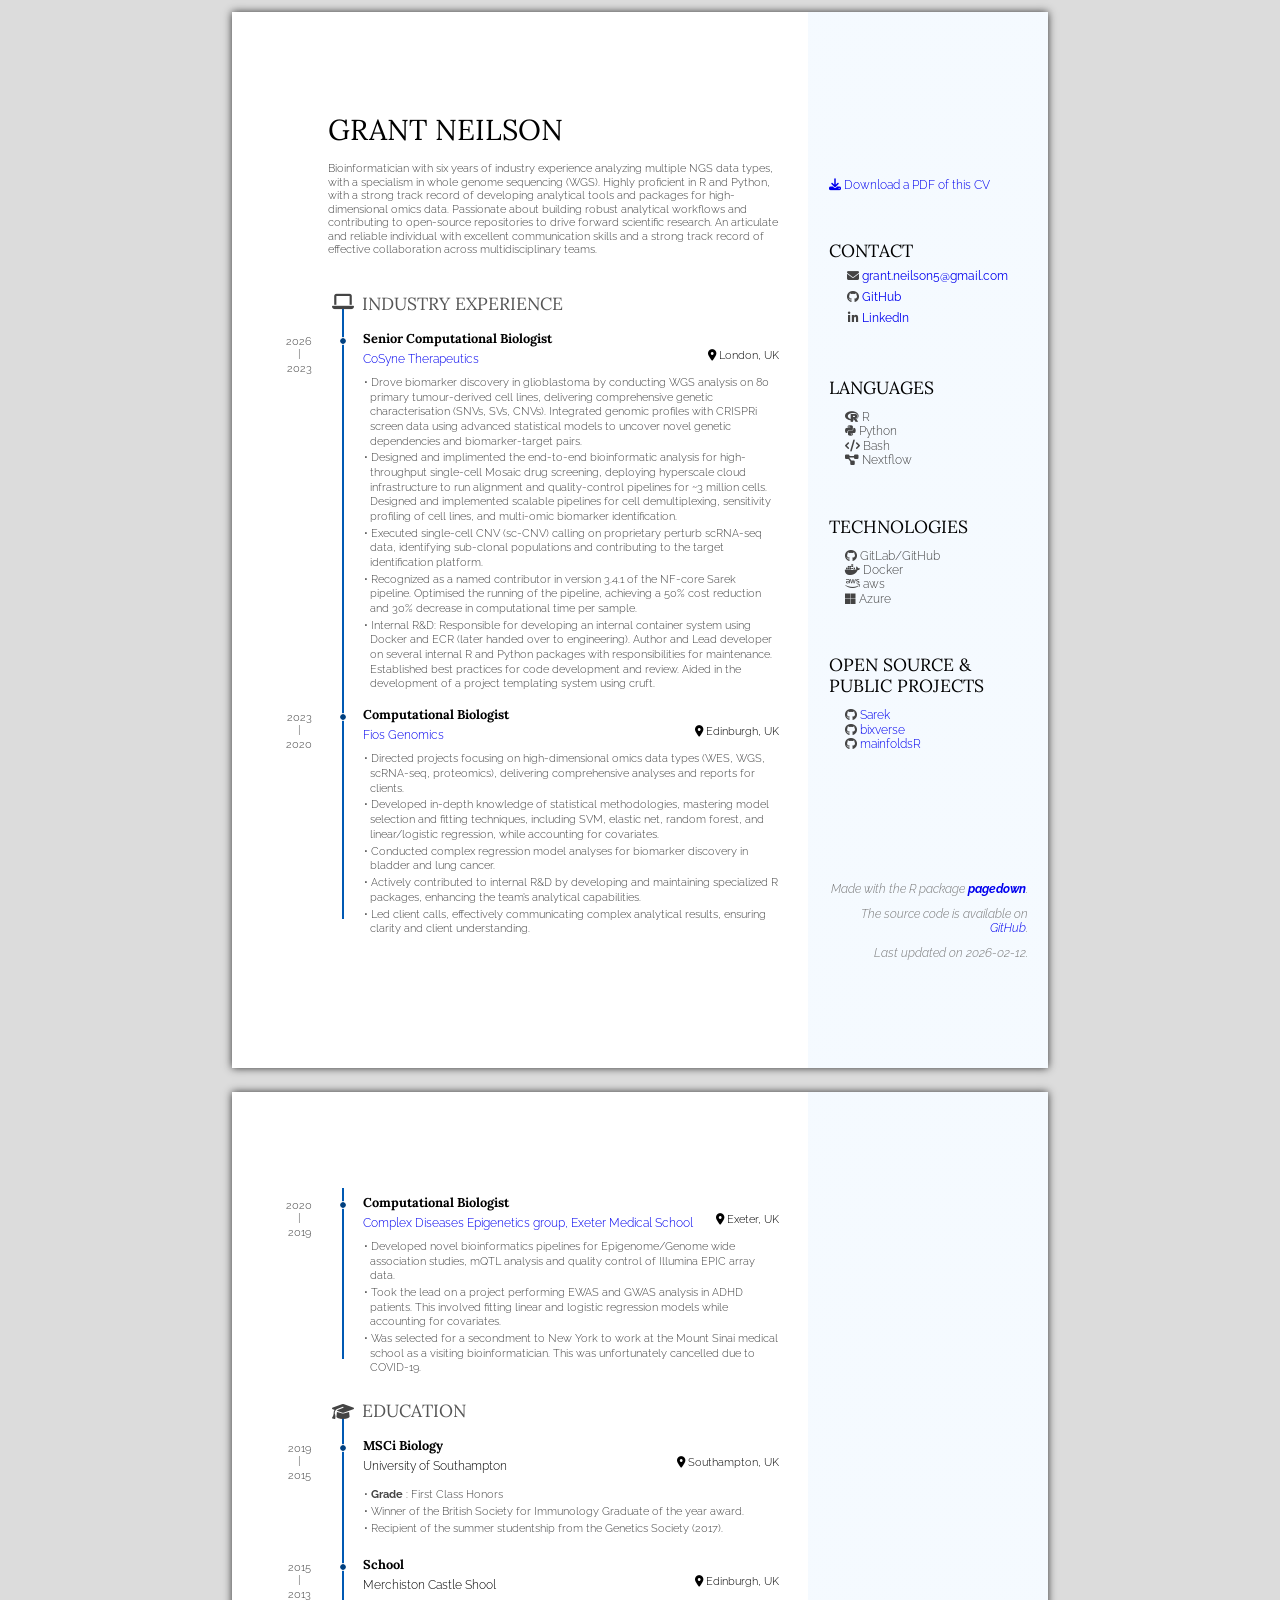
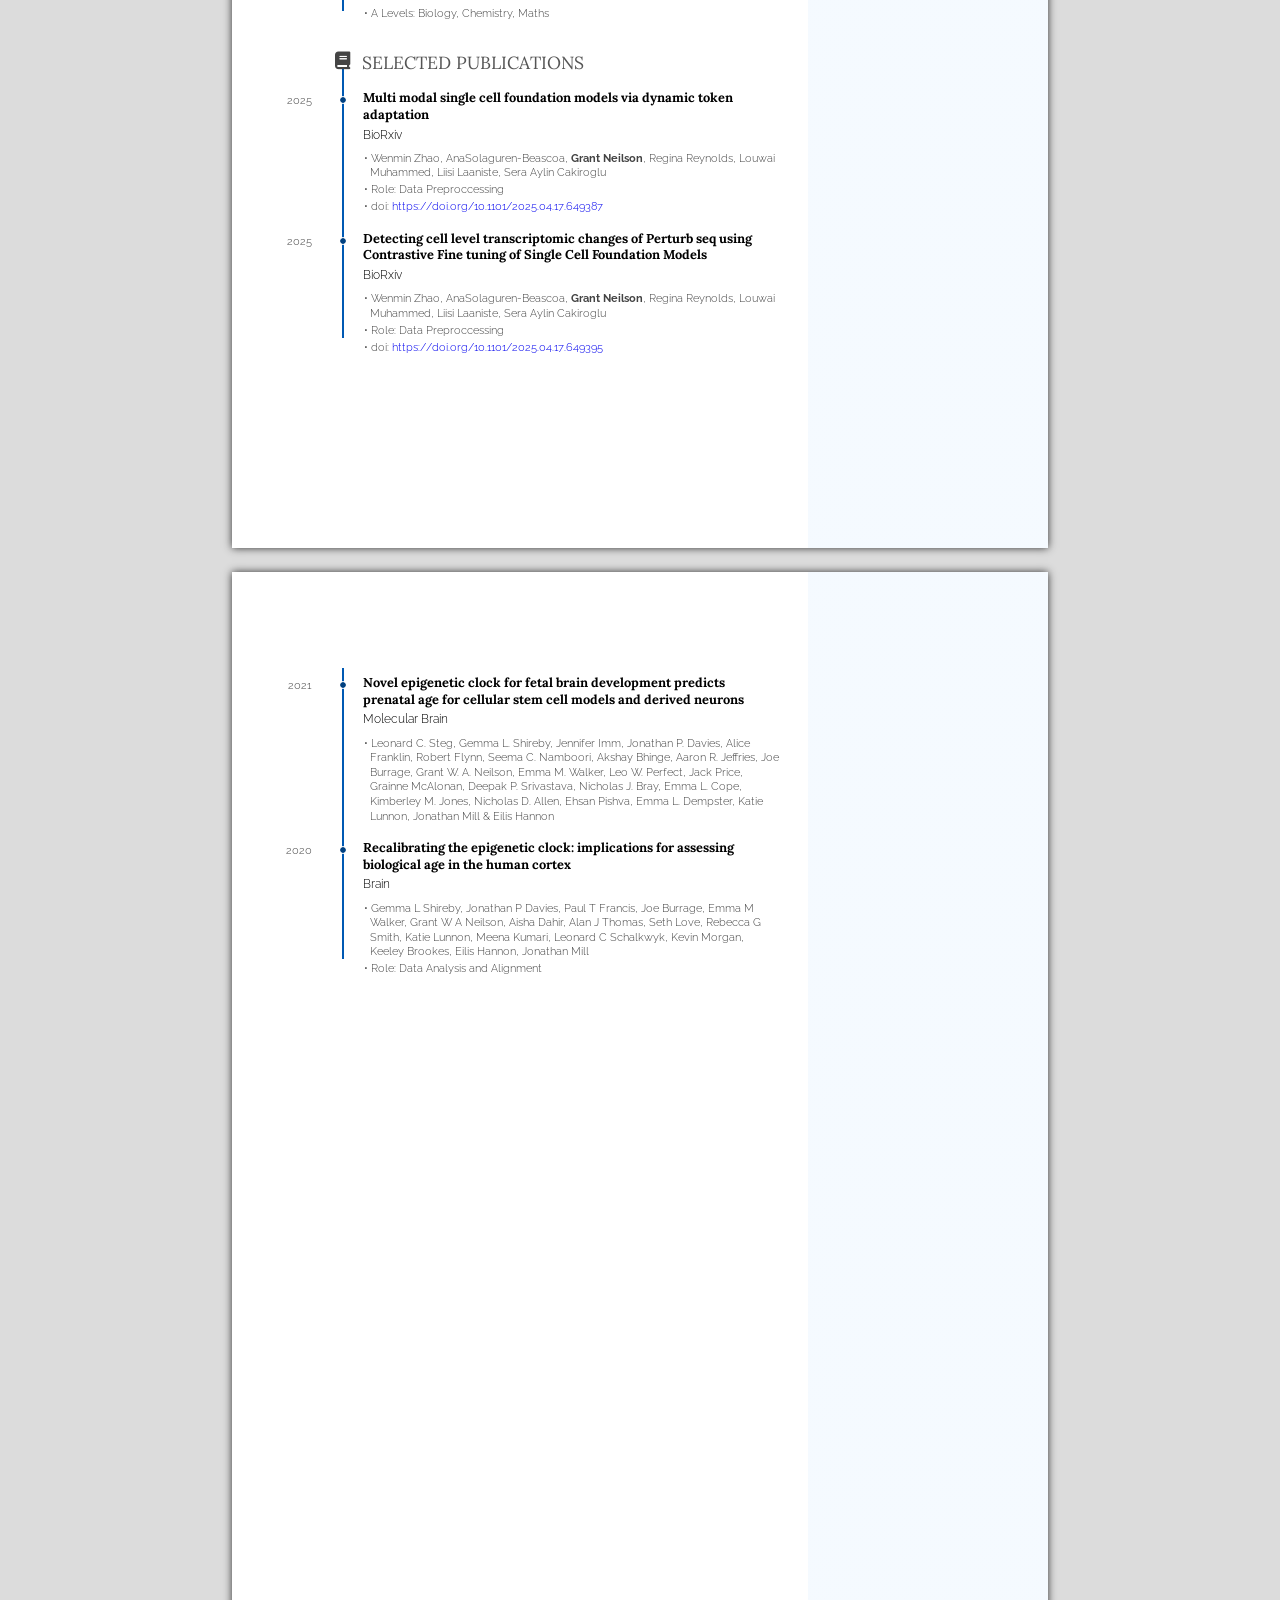
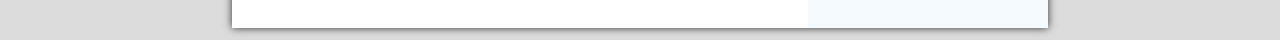
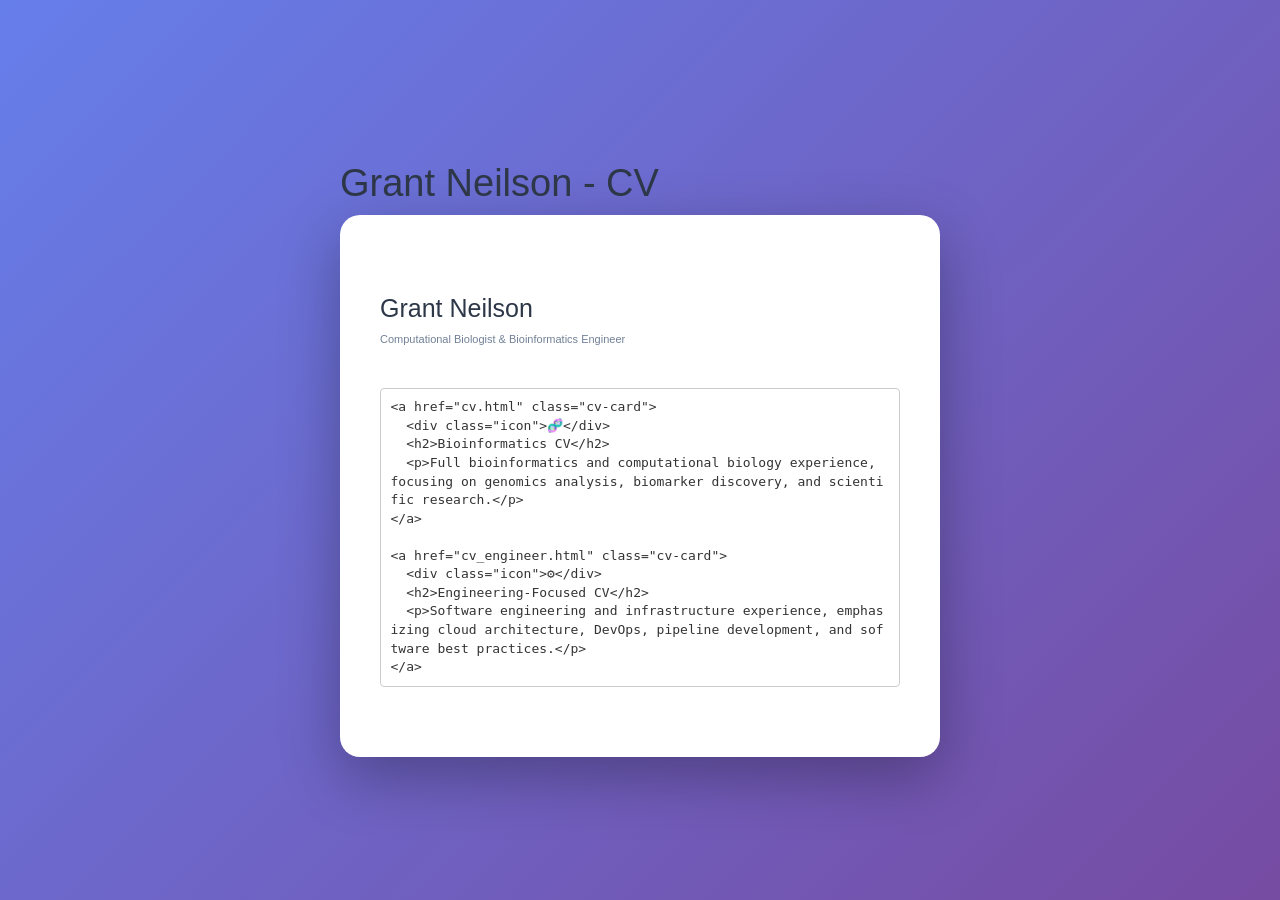
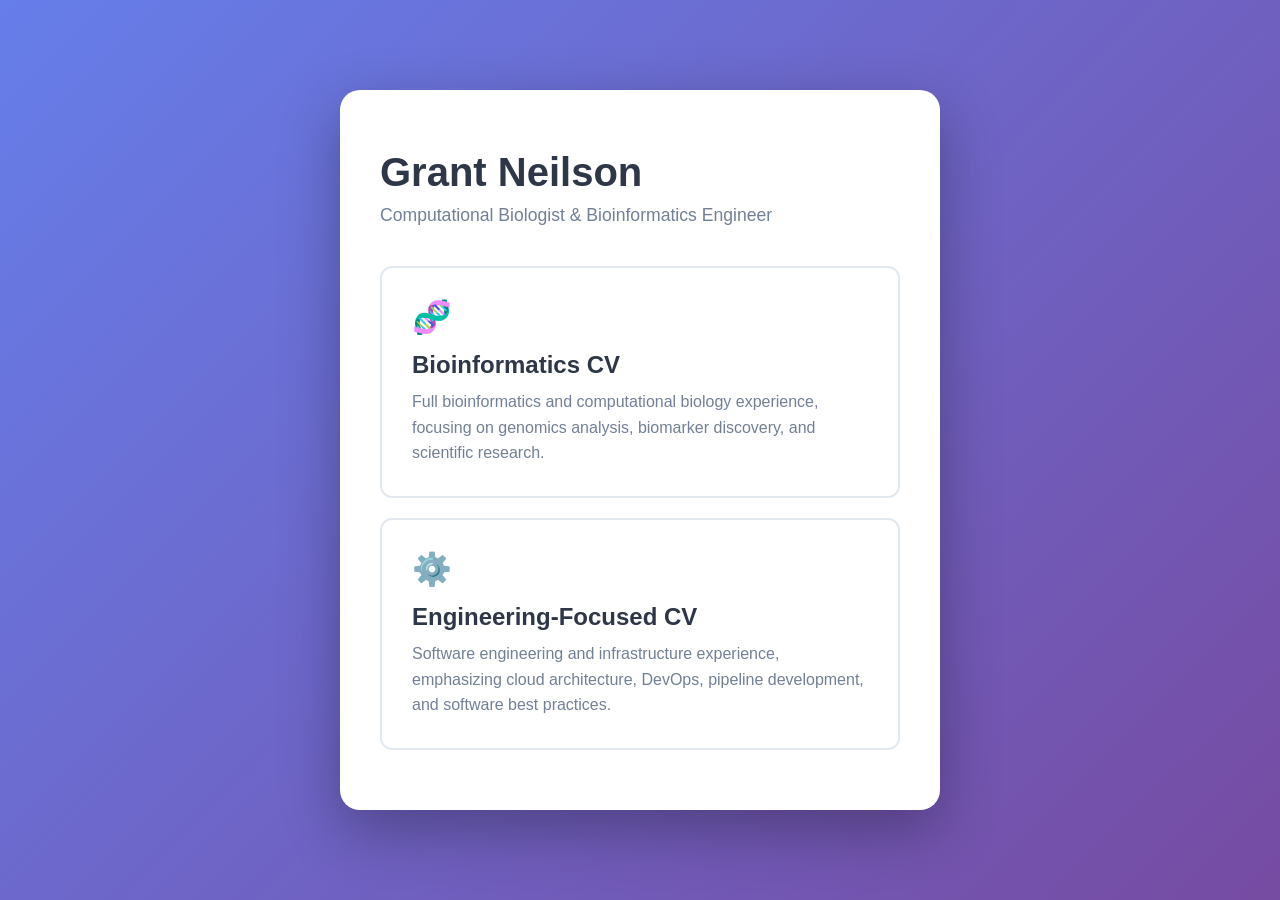
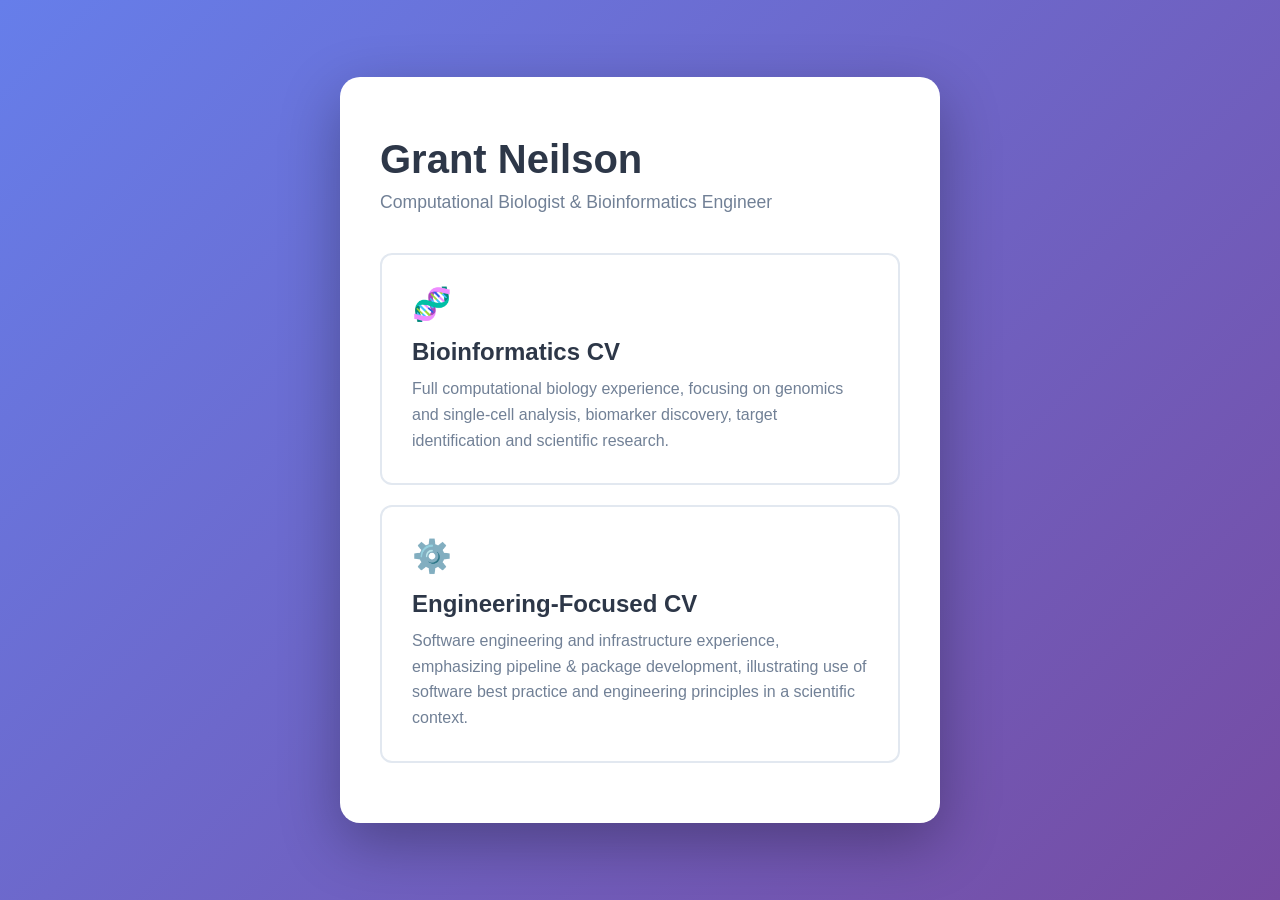
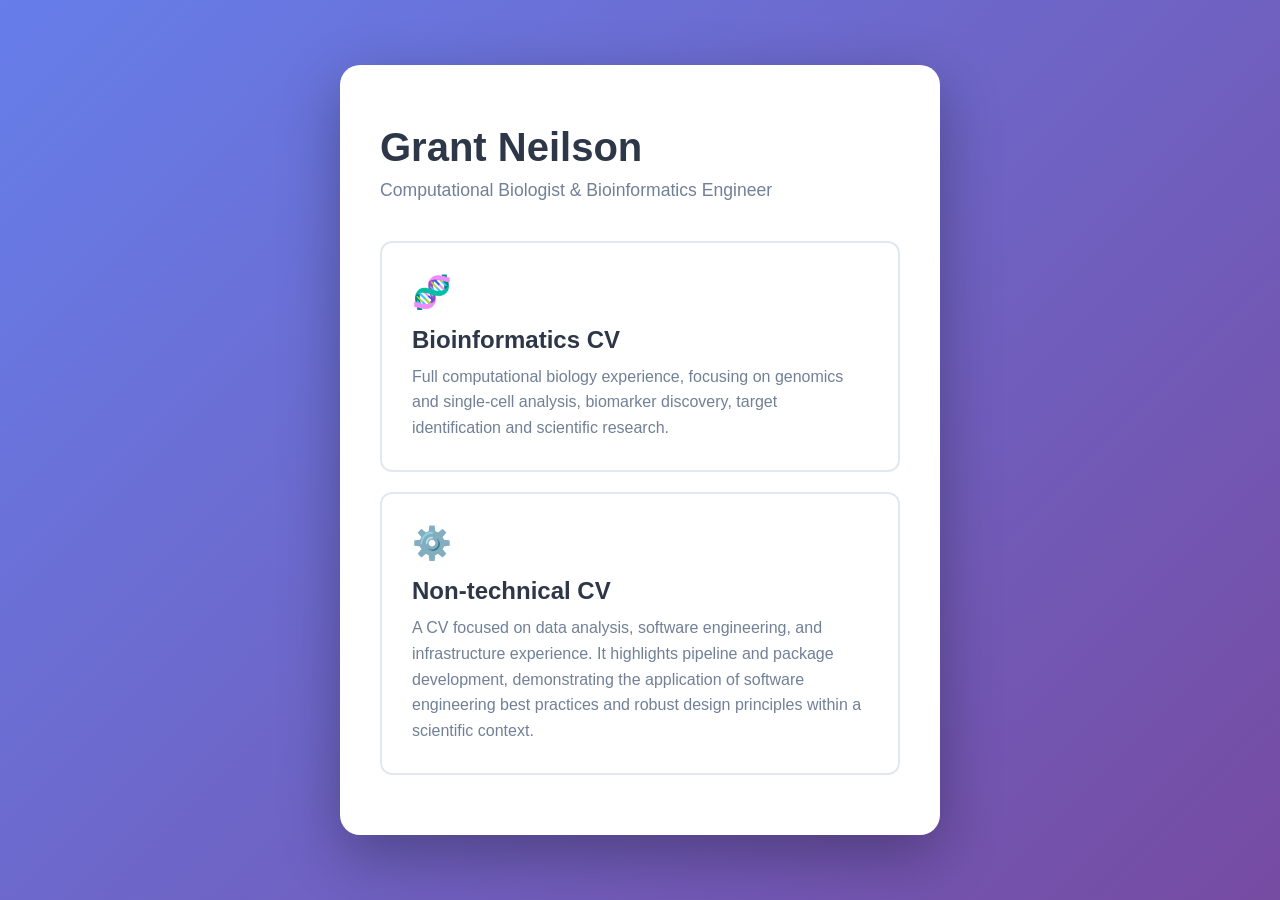
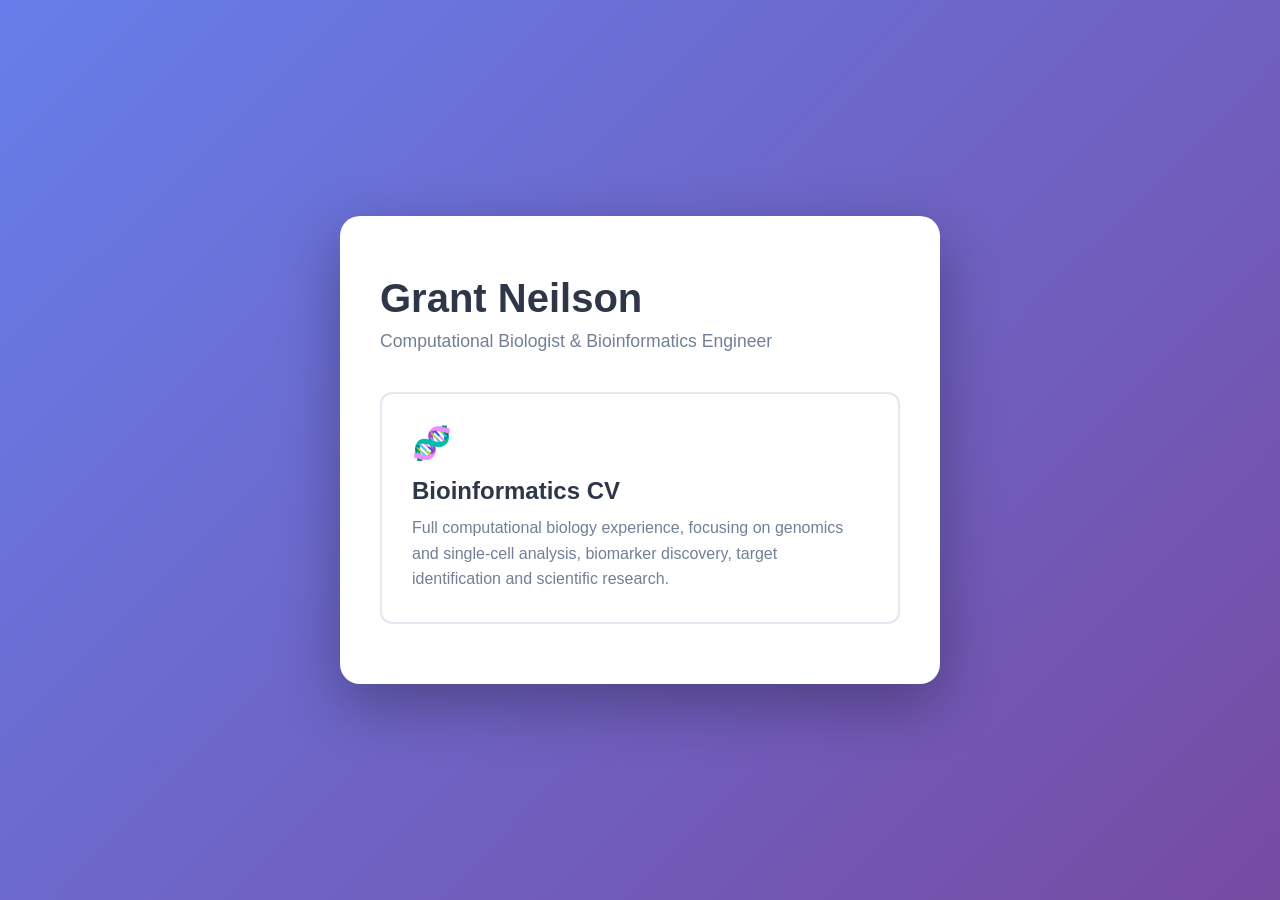
